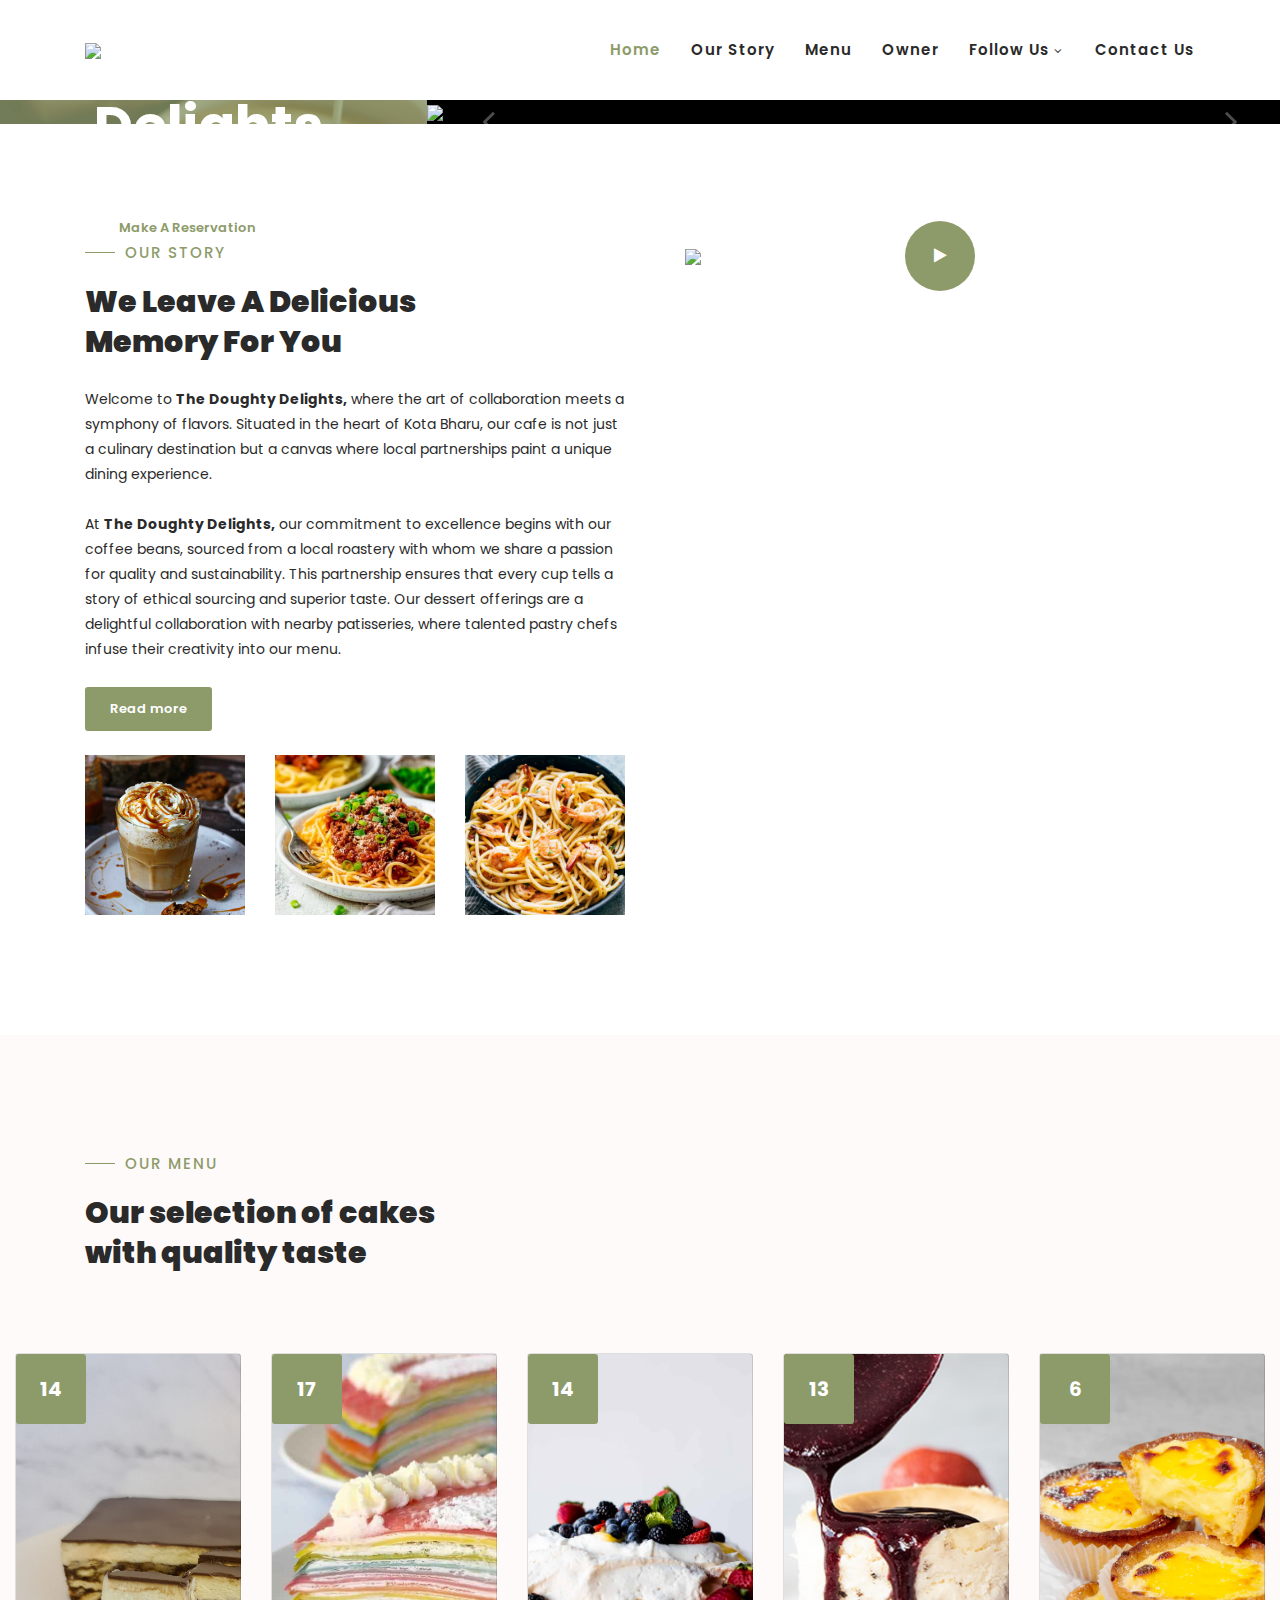
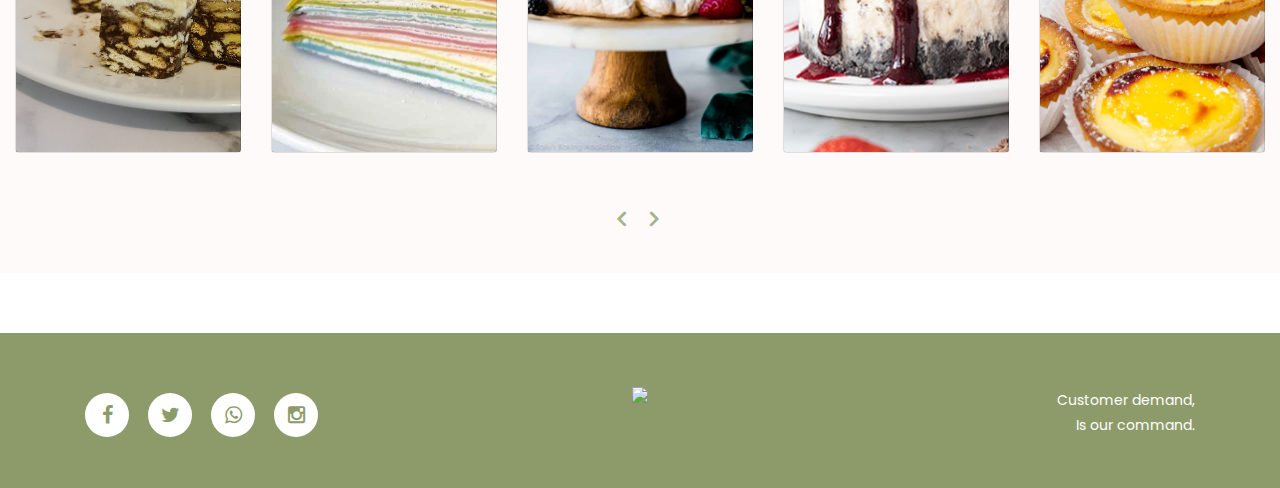
==== index.html @ a43829a5 "Add files via upload" ====
<!DOCTYPE html>
<html lang="en">

  <head>

    <meta charset="utf-8">
    <meta name="viewport" content="width=device-width, initial-scale=1, shrink-to-fit=no">
    <meta name="description" content="">
    <meta name="author" content="">
    <link href="https://fonts.googleapis.com/css?family=Poppins:100,200,300,400,500,600,700,800,900&display=swap" rel="stylesheet">
    <link href="https://fonts.googleapis.com/css2?family=Dancing+Script:wght@400;500;600;700&display=swap" rel="stylesheet">

    <title>The Doughty Delights</title>

    <link rel="stylesheet" type="text/css" href="assets/css/bootstrap.min.css">

    <link rel="stylesheet" type="text/css" href="assets/css/font-awesome.css">

    <link rel="stylesheet" href="assets/css/templatemo-klassy-cafe.css">

    <link rel="stylesheet" href="assets/css/owl-carousel.css">

    <link rel="stylesheet" href="assets/css/lightbox.css">

    </head>
    
    <body>
    
    <!-- ***** Preloader Start ***** -->
    <div id="preloader">
        <div class="jumper">
            <div></div>
            <div></div>
            <div></div>
        </div>
    </div>  
    <!-- ***** Preloader End ***** -->
    
    
    <!-- ***** Header Area Start ***** -->
    <header class="header-area header-sticky">
        <div class="container">
            <div class="row">
                <div class="col-12">
                    <nav class="main-nav">
                        <!-- ***** Logo Start ***** -->
                        <a href="index.html" class="logo">
                            <img src="gambar/logo1.png" height="80px">
                        </a>
                        <!-- ***** Logo End ***** -->


                        <!-- ***** Menu Start ***** -->
                        <ul class="nav">
                            <li class="scroll-to-section"><a href="#top" class="active">Home</a></li>
                            <li class="scroll-to-section"><a href="#about">Our Story</a></li>
                            <li><a href="menu.html">Menu</a></li>
                            <li><a href="owner.html">Owner</a></li> 

                            <li class="submenu">
                                <a href="javascript:;">Follow Us</a>
                                <ul>

                                    <li><a href="https://www.instagram.com/thedoughtydelights" target="_blank">Instagram</a></li>
                                    <li><a href="https://www.facebook.com/thedoughtydelights/" target="_blank">Facebook</a></li>
                                    
                                </ul>
                            </li>
                        
                            <li class="scroll-to-section"><a href="contact.html">Contact Us</a></li> 
                        </ul>        
                        <a class='menu-trigger'>
                            <span>Menu</span>
                        </a>
                        <!-- ***** Menu End ***** -->
                    </nav>
                </div>
            </div>
        </div>
    </header>
    

    <!-- ***** Main Banner Area Start ***** -->
    <div id="top">
        <div class="container-fluid">
            <div class="row">
                <div class="col-lg-4">
                    <div class="left-content">
                        <div class="inner-content">
                            <h4>The Doughty Delights</h4>
                            <h6>THE BEST EXPERIENCE</h6>
                            <div class="main-white-button scroll-to-section">
                                <a href="contact.html">Make A Reservation</a>
                            </div>
                        </div>
                    </div>
                </div>
                <div class="col-lg-8">
                    <div class="main-banner header-text">
                        <div class="Modern-Slider">

                          <!-- Item 1-->
                          <div class="item">
                            <div class="img-fill">
                                <img src="assets/images/slide01.png">
                            </div>
                          </div>
                          <!-- // Item -->

                          <!-- Item 2-->
                          <div class="item">
                            <div class="img-fill">
                                <img src="assets/images/slide02.png">
                            </div>
                          </div>
                          <!-- // Item -->

                          <!-- Item 3-->
                          <div class="item">
                            <div class="img-fill">
                                <img src="assets/images/slide03.png">
                            </div>
                          </div>

                          <!-- Item 4 -->
                          <div class="item">
                            <div class="img-fill">
                                <img src="assets/images/slide04.png">
                            </div>
                          </div>
                          <!-- // Item -->


                          <!-- // Item -->
                        </div>
                    </div>
                </div>
            </div>
        </div>
    </div>
    <!-- ***** Main Banner Area End ***** -->

    <!-- ***** About Area Starts ***** -->
    <section class="section" id="about">
        <div class="container">
            <div class="row">
                <div class="col-lg-6 col-md-6 col-xs-12">
                    <div class="left-text-content">
                        <div class="section-heading">
                            <h6>Our Story</h6>
                            <h2>We Leave A Delicious Memory For You</h2>
                        </div>

<p>
Welcome to <b>The Doughty Delights,</b> where the art of collaboration meets a symphony of flavors. Situated in the heart of Kota Bharu, our cafe is not just a culinary destination but a canvas where local partnerships paint a unique dining experience.</p>

<p>
At <strong>The Doughty Delights,</strong> our commitment to excellence begins with our coffee beans, sourced from a local roastery with whom we share a passion for quality and sustainability. This partnership ensures that every cup tells a story of ethical sourcing and superior taste.
Our dessert offerings are a delightful collaboration with nearby patisseries, where talented pastry chefs infuse their creativity into our menu.
</p>

<div class="main-green-button scroll-to-section">
<a href="owner.html">Read more</a></div>
</br>

                        <div class="row">
                            <div class="col-4">
                                <img src="gambar/hot.jpg">
                            </div>
                            <div class="col-4">
                                <img src="gambar/bolognese.jpg" >
                            </div>
                            <div class="col-4">
                                <img src="gambar/aglio.jpg">
                            </div>
                        </div>
                    </div>
                </div>

<div class="col-lg-6 col-md-6 col-xs-12">
                    <div class="right-content">
                        <div class="thumb">
                            <a rel="nofollow" href="http://youtube.com"><i class="fa fa-play"></i></a>
                            <img src="assets/images/videobg.jpeg">
                        </div>
                    </div>
                </div>
            </div>
        </div>
    </section>
    <!-- ***** About Area Ends ***** -->

    <!-- ***** Menu Area Starts ***** -->
    <section class="section" id="menu">
        <div class="container">
            <div class="row">
                <div class="col-lg-4">
                    <div class="section-heading">
                        <h6>Our Menu</h6>
                        <h2>Our selection of cakes with quality taste</h2>
                    </div>
                </div>
            </div>
        </div>

        <div class="menu-item-carousel">
            <div class="col-lg-12">
                <div class="owl-menu-item owl-carousel">
                    <div class="item">
                        <div class='card card1'>
                            <div class="price"><h6>14</h6></div>
                            <div class='info'>
                              <h1 class='title'>Kek Batik Indulgence</h1>
                              <p class='description'>The dessert is made by combining crushed biscuits with melted chocolate, butter, and sometimes sweetened condensed milk</p>
                              <div class="main-text-button">
                                  <div class="scroll-to-section"><a href="contact.html">Make Reservation <i class="fa fa-angle-down"></i></a></div>
                              </div>
                            </div>
                        </div>
                    </div>
                    <div class="item">
                        <div class='card card2'>
                            <div class="price"><h6>17</h6></div>
                            <div class='info'>
                              <h1 class='title'>Rainbow Crepe Cake</h1>
                              <p class='description'>A colorful dessert made by stacking layers of crepes in a spectrum of rainbow colors. Each layer is separated by a thin spread of cream or frosting</p>
                              <div class="main-text-button">
                                  <div class="scroll-to-section"><a href="contact.html">Make Reservation <i class="fa fa-angle-down"></i></a></div>
                              </div>
                            </div>
                        </div>
                    </div>
                    <div class="item">
                        <div class='card card3'>
                            <div class="price"><h6>14</h6></div>
                            <div class='info'>
                              <h1 class='title'>Pavlova</h1>
                              <p class='description'>Pavlova is an elegant and impressive dessert of crisp white meringue that's fluffy and marshmallowy inside, topped with whipped cream and fruits</p>
                              <div class="main-text-button">
                                  <div class="scroll-to-section"><a href="contact.html">Make Reservation <i class="fa fa-angle-down"></i></a></div>
                              </div>
                            </div>
                        </div>
                    </div>
                    <div class="item">
                        <div class='card card4'>
                            <div class="price"><h6>13</h6></div>
                            <div class='info'>
                              <h1 class='title'>Blueberry CheeseCake</h1>
                              <p class='description'>Blueberry cheesecake is a delicious dessert that combines the creamy richness of cheesecake with the sweet and tart flavors of blueberries</p>
                              <div class="main-text-button">
                                  <div class="scroll-to-section"><a href="contact.html">Make Reservation <i class="fa fa-angle-down"></i></a></div>
                              </div>
                            </div>
                        </div>
                    </div>
                    <div class="item">
                        <div class='card card5'>
                            <div class="price"><h6>6</h6></div>
                            <div class='info'>
                              <h1 class='title'>Hokkaido Baked Cheese Tart</h1>
                              <p class='description'>The combination of cream cheese and parmesan along with the buttery pie crust will blow your mind! It is mildly sweet and mildly savory</p>
                              <div class="main-text-button">
                                  <div class="scroll-to-section"><a href="contact.html">Make Reservation <i class="fa fa-angle-down"></i></a></div>
                              </div>
                            </div>
                        </div>
                    </div>
                    <div class="item">
                        <div class='card card6'>
                            <div class="price"><h6>12</h6></div>
                            <div class='info'>
                              <h1 class='title'>Choux Craquelin</h1>
                              <p class='description'> made from choux pastry and piped into shapes to make classic French desserts like eclairs, extravagant Paris Brest, or a showstopping croquembouche.</p>
                              <div class="main-text-button">
                                  <div class="scroll-to-section"><a href="contact.html">Make Reservation <i class="fa fa-angle-down"></i></a></div>
                              </div>
                            </div>
                        </div>
                    </div>
                </div>
            </div>
        </div>
    </section>
    <!-- ***** Menu Area Ends ***** -->


    
    <!-- ***** Footer Start ***** -->
    <footer>
        <div class="container">
            <div class="row">
                <div class="col-lg-4 col-xs-12">
                    <div class="right-text-content">
                            <ul class="social-icons">
                                <li><a href="https://www.facebook.com/thedoughtydelights/" target="_blank"><i class="fa fa-facebook"></i></a></li>
                                <li><a href="https://twitter.com/" target="_blank"><i class="fa fa-twitter"></i></a></li>
                                <li><a href="https://wa.me/+60179540284" target="_blank"><i class="fa fa-whatsapp"></i></a></li>
                                <li><a href="https://www.instagram.com/thedoughtydelights/" target="_blank"><i class="fa fa-instagram"></i></a></li>
                            </ul>
                    </div>
                </div>
                <div class="col-lg-4">
                    <div class="logo">
                        <a href="index.html"><img src="gambar/logo2.png" height="80px"></a>
                    </div>
                </div>
                <div class="col-lg-4 col-xs-12">
                    <div class="left-text-content">
                        <p>Customer demand,
                        
                        <br>Is our command.</p>
                    </div>
                </div>
            </div>
        </div>
    </footer>

    <!-- jQuery -->
    <script src="assets/js/jquery-2.1.0.min.js"></script>

    <!-- Bootstrap -->
    <script src="assets/js/popper.js"></script>
    <script src="assets/js/bootstrap.min.js"></script>

    <!-- Plugins -->
    <script src="assets/js/owl-carousel.js"></script>
    <script src="assets/js/accordions.js"></script>
    <script src="assets/js/datepicker.js"></script>
    <script src="assets/js/scrollreveal.min.js"></script>
    <script src="assets/js/waypoints.min.js"></script>
    <script src="assets/js/jquery.counterup.min.js"></script>
    <script src="assets/js/imgfix.min.js"></script> 
    <script src="assets/js/slick.js"></script> 
    <script src="assets/js/lightbox.js"></script> 
    <script src="assets/js/isotope.js"></script> 
    
    <!-- Global Init -->
    <script src="assets/js/custom.js"></script>
    <script>

        $(function() {
            var selectedClass = "";
            $("p").click(function(){
            selectedClass = $(this).attr("data-rel");
            $("#portfolio").fadeTo(50, 0.1);
                $("#portfolio div").not("."+selectedClass).fadeOut();
            setTimeout(function() {
              $("."+selectedClass).fadeIn();
              $("#portfolio").fadeTo(50, 1);
            }, 500);
                
            });
        });

    </script>
  </body>
</html>
---- assets/css/templatemo-klassy-cafe.css ----
/*

TemplateMo 558 Klassy Cafe

https://templatemo.com/tm-558-klassy-cafe

*/

/* ---------------------------------------------
Table of contents
------------------------------------------------
01. font & reset css
02. reset
03. global styles
04. header
05. banner
06. features
07. testimonials
08. contact
09. footer
10. preloader
11. search
12. portfolio

--------------------------------------------- */
/* 
---------------------------------------------
font & reset css
--------------------------------------------- 
*/
@import url("https://fonts.googleapis.com/css?family=Poppins:100,200,300,400,500,600,700,800,900");
/* 
---------------------------------------------
reset
--------------------------------------------- 
*/
html, body, div, span, applet, object, iframe, h1, h2, h3, h4, h5, h6, p, blockquote, div
pre, a, abbr, acronym, address, big, cite, code, del, dfn, em, font, img, ins, kbd, q,
s, samp, small, strike, strong, sub, sup, tt, var, b, u, i, center, dl, dt, dd, ol, ul, li,
figure, header, nav, section, article, aside, footer, figcaption {
  margin: 0;
  padding: 0;
  border: 0;
  outline: 0;
}

.clearfix:after {
  content: ".";
  display: block;
  clear: both;
  visibility: hidden;
  line-height: 0;
  height: 0;
}

.clearfix {
  display: inline-block;
}

html[xmlns] .clearfix {
  display: block;
}

* html .clearfix {
  height: 1%;
}

ul, li {
  padding: 0;
  margin: 0;
  list-style: none;
}

header, nav, section, article, aside, footer, hgroup {
  display: block;
}

* {
  box-sizing: border-box;
}

html, body {
  font-family: 'Poppins', sans-serif;
  font-weight: 400;
  background-color: #fff;
  font-size: 16px;
  -ms-text-size-adjust: 100%;
  -webkit-font-smoothing: antialiased;
  -moz-osx-font-smoothing: grayscale;
}

a {
  text-decoration: none !important;
}

h1, h2, h3, h4, h5, h6 {
  margin-top: 0px;
  margin-bottom: 0px;
}

ul {
  margin-bottom: 0px;
}

p {
  font-size: 14px;
  line-height: 25px;
  color: #2a2a2a;
}

/* 
---------------------------------------------
global styles
--------------------------------------------- 
*/
html,
body {
  background: #fff;
  font-family: 'Poppins', sans-serif;
}

::selection {
  background: #8d9b6a;
  color: #fff;
}

::-moz-selection {
  background: #8d9b6a;
  color: #fff;
}

@media (max-width: 991px) {
  html, body {
    overflow-x: hidden;
  }
  .mobile-top-fix {
    margin-top: 30px;
    margin-bottom: 0px;
  }
  .mobile-bottom-fix {
    margin-bottom: 30px;
  }
  .mobile-bottom-fix-big {
    margin-bottom: 60px;
  }
}
.main-green-button a {
  font-size: 13px;
  color: #ffffff;
  background-color: #8d9b6a;
  padding: 12px 25px;
  display: inline-block;
  border-radius: 3px;
  font-weight: 600;
  transition: all .3s;
}
.main-white-button a {
  font-size: 13px;
  color: #8d9b6a;
  background-color: #fff;
  padding: 12px 25px;
  display: inline-block;
  border-radius: 3px;
  font-weight: 600;
  transition: all .3s;
}

.main-white-button a:hover {
  opacity: 0.9;
}

.main-text-button a {
  font-size: 13px;
  color: #fff;
  font-weight: 600;
  transition: all .3s;
}

.main-text-button a:hover {
  opacity: 0.9;
}

.section-heading h6 {
  position: relative;
  font-size: 15px;
  color: #8d9b6a;
  font-weight: 500;
  letter-spacing: 2px;
  text-transform: uppercase;
  padding-left: 40px;
}

.section-heading h6:before {
  width: 30px;
  height: 1px;
  content: '';
  position: absolute;
  left: 0;
  top: 8px;
  background-color: #8d9b6a;
}

.section-heading h2 {
  line-height: 40px;
  margin-top: 20px;
  margin-bottom: 25px; 
  font-size: 30px;
  font-weight: 900;
  color: #2a2a2a;
}


/* 
---------------------------------------------
header
--------------------------------------------- 
*/

.background-header {
  background-color: #fff;
  height: 80px!important;
  position: fixed!important;
  top: 0px;
  left: 0px;
  right: 0px;
  box-shadow: 0px 0px 10px rgba(0,0,0,0.15)!important;
}

.background-header .logo,
.background-header .main-nav .nav li a {
  color: #1e1e1e!important;
}

.background-header .main-nav .nav li:hover a {
  color: #8d9b6a!important;
}

.background-header .8d9b6a li a.active {
  color: #8d9b6a!important;
}

.header-area {
  background-color: #fff;
  position: absolute;
  top: 0px;
  left: 0px;
  right: 0px;
  z-index: 100;
  height: 100px;
  -webkit-transition: all .5s ease 0s;
  -moz-transition: all .5s ease 0s;
  -o-transition: all .5s ease 0s;
  transition: all .5s ease 0s;
}

.header-area .main-nav {
  min-height: 80px;
  background: transparent;
}

.header-area .main-nav .logo {
  line-height: 100px;
  color: #fff;
  font-size: 28px;
  font-weight: 700;
  text-transform: uppercase;
  letter-spacing: 2px;
  float: left;
  -webkit-transition: all 0.3s ease 0s;
  -moz-transition: all 0.3s ease 0s;
  -o-transition: all 0.3s ease 0s;
  transition: all 0.3s ease 0s;
}

.background-header .main-nav .logo {
  line-height: 75px;
}

.background-header .nav {
  margin-top: 20px !important;
}

.header-area .main-nav .nav {
  float: right;
  margin-top: 30px;
  margin-right: 0px;
  background-color: transparent;
  -webkit-transition: all 0.3s ease 0s;
  -moz-transition: all 0.3s ease 0s;
  -o-transition: all 0.3s ease 0s;
  transition: all 0.3s ease 0s;
  position: relative;
  z-index: 999;
}

.header-area .main-nav .nav li {
  padding-left: 15px;
  padding-right: 15px;
}

.header-area .main-nav .nav li:last-child {
  padding-right: 0px;
}

.header-area .main-nav .nav li a {
  display: block;
  font-weight: 600;
  font-size: 15px;
  color: #2a2a2a;
  text-transform: capitalize;
  -webkit-transition: all 0.3s ease 0s;
  -moz-transition: all 0.3s ease 0s;
  -o-transition: all 0.3s ease 0s;
  transition: all 0.3s ease 0s;
  height: 40px;
  line-height: 40px;
  border: transparent;
  letter-spacing: 1px;
}

.header-area .main-nav .nav li a {
  color: #2a2a2a;
}

.header-area .main-nav .nav li:hover a,
.header-area .main-nav .nav li a.active {
  color: #8d9b6a!important;
}

.background-header .main-nav .nav li:hover a,
.background-header .main-nav .nav li a.active {
  color: #8d9b6a!important;
  opacity: 1;
}

.header-area .main-nav .nav li.submenu {
  position: relative;
  padding-right: 30px;
}

.header-area .main-nav .nav li.submenu:after {
  font-family: FontAwesome;
  content: "\f107";
  font-size: 12px;
  color: #2a2a2a;
  position: absolute;
  right: 18px;
  top: 12px;
}

.background-header .main-nav .nav li.submenu:after {
  color: #2a2a2a;
}

.header-area .main-nav .nav li.submenu ul {
  position: absolute;
  width: 200px;
  box-shadow: 0 2px 28px 0 rgba(0, 0, 0, 0.06);
  overflow: hidden;
  top: 50px;
  opacity: 0;
  transform: translateY(+2em);
  visibility: hidden;
  z-index: -1;
  transition: all 0.3s ease-in-out 0s, visibility 0s linear 0.3s, z-index 0s linear 0.01s;
}

.header-area .main-nav .nav li.submenu ul li {
  margin-left: 0px;
  padding-left: 0px;
  padding-right: 0px;
}

.header-area .main-nav .nav li.submenu ul li a {
  opacity: 1;
  display: block;
  background: #f7f7f7;
  color: #2a2a2a!important;
  padding-left: 20px;
  height: 40px;
  line-height: 40px;
  -webkit-transition: all 0.3s ease 0s;
  -moz-transition: all 0.3s ease 0s;
  -o-transition: all 0.3s ease 0s;
  transition: all 0.3s ease 0s;
  position: relative;
  font-size: 13px;
  font-weight: 400;
  border-bottom: 1px solid #eee;
}

.header-area .main-nav .nav li.submenu ul li a:hover {
  background: #fff;
  color: #8d9b6a!important;
  padding-left: 25px;
}

.header-area .main-nav .nav li.submenu ul li a:hover:before {
  width: 3px;
}

.header-area .main-nav .nav li.submenu:hover ul {
  visibility: visible;
  opacity: 1;
  z-index: 1;
  transform: translateY(0%);
  transition-delay: 0s, 0s, 0.3s;
}

.header-area .main-nav .menu-trigger {
  cursor: pointer;
  display: block;
  position: absolute;
  top: 33px;
  width: 32px;
  height: 40px;
  text-indent: -9999em;
  z-index: 99;
  right: 40px;
  display: none;
}

.background-header .main-nav .menu-trigger {
  top: 23px;
}

.header-area .main-nav .menu-trigger span,
.header-area .main-nav .menu-trigger span:before,
.header-area .main-nav .menu-trigger span:after {
  -moz-transition: all 0.4s;
  -o-transition: all 0.4s;
  -webkit-transition: all 0.4s;
  transition: all 0.4s;
  background-color: #1e1e1e;
  display: block;
  position: absolute;
  width: 30px;
  height: 2px;
  left: 0;
}

.background-header .main-nav .menu-trigger span,
.background-header .main-nav .menu-trigger span:before,
.background-header .main-nav .menu-trigger span:after {
  background-color: #1e1e1e;
}

.header-area .main-nav .menu-trigger span:before,
.header-area .main-nav .menu-trigger span:after {
  -moz-transition: all 0.4s;
  -o-transition: all 0.4s;
  -webkit-transition: all 0.4s;
  transition: all 0.4s;
  background-color: #1e1e1e;
  display: block;
  position: absolute;
  width: 30px;
  height: 2px;
  left: 0;
  width: 75%;
}

.background-header .main-nav .menu-trigger span:before,
.background-header .main-nav .menu-trigger span:after {
  background-color: #1e1e1e;
}

.header-area .main-nav .menu-trigger span:before,
.header-area .main-nav .menu-trigger span:after {
  content: "";
}

.header-area .main-nav .menu-trigger span {
  top: 16px;
}

.header-area .main-nav .menu-trigger span:before {
  -moz-transform-origin: 33% 100%;
  -ms-transform-origin: 33% 100%;
  -webkit-transform-origin: 33% 100%;
  transform-origin: 33% 100%;
  top: -10px;
  z-index: 10;
}

.header-area .main-nav .menu-trigger span:after {
  -moz-transform-origin: 33% 0;
  -ms-transform-origin: 33% 0;
  -webkit-transform-origin: 33% 0;
  transform-origin: 33% 0;
  top: 10px;
}

.header-area .main-nav .menu-trigger.active span,
.header-area .main-nav .menu-trigger.active span:before,
.header-area .main-nav .menu-trigger.active span:after {
  background-color: transparent;
  width: 100%;
}

.header-area .main-nav .menu-trigger.active span:before {
  -moz-transform: translateY(6px) translateX(1px) rotate(45deg);
  -ms-transform: translateY(6px) translateX(1px) rotate(45deg);
  -webkit-transform: translateY(6px) translateX(1px) rotate(45deg);
  transform: translateY(6px) translateX(1px) rotate(45deg);
  background-color: #1e1e1e;
}

.background-header .main-nav .menu-trigger.active span:before {
  background-color: #1e1e1e;
}

.header-area .main-nav .menu-trigger.active span:after {
  -moz-transform: translateY(-6px) translateX(1px) rotate(-45deg);
  -ms-transform: translateY(-6px) translateX(1px) rotate(-45deg);
  -webkit-transform: translateY(-6px) translateX(1px) rotate(-45deg);
  transform: translateY(-6px) translateX(1px) rotate(-45deg);
  background-color: #1e1e1e;
}

.background-header .main-nav .menu-trigger.active span:after {
  background-color: #1e1e1e;
}

.header-area.header-sticky {
  min-height: 80px;
}

.header-area .nav {
  margin-top: 30px;
}

.header-area.header-sticky .nav li a.active {
  color: #8d9b6a;
}

@media (max-width: 1200px) {
  .header-area .main-nav .nav li {
    padding-left: 12px;
    padding-right: 12px;
  }
  .header-area .main-nav:before {
    display: none;
  }
}

@media (max-width: 767px) {
  .header-area .main-nav .logo {
    color: #1e1e1e;
  }
  .header-area.header-sticky .nav li a:hover,
  .header-area.header-sticky .nav li a.active {
    color: #8d9b6a!important;
    opacity: 1;
  }
  .header-area.header-sticky .nav li.search-icon a {
    width: 100%;
  }
  .header-area {
    background-color: #f7f7f7;
    padding: 0px 15px;
    height: 100px;
    box-shadow: none;
    text-align: center;
  }
  .header-area .container {
    padding: 0px;
  }
  .header-area .logo {
    margin-left: 30px;
  }
  .header-area .menu-trigger {
    display: block !important;
  }
  .header-area .main-nav {
    overflow: hidden;
  }
  .header-area .main-nav .nav {
    float: none;
    width: 100%;
    display: none;
    -webkit-transition: all 0s ease 0s;
    -moz-transition: all 0s ease 0s;
    -o-transition: all 0s ease 0s;
    transition: all 0s ease 0s;
    margin-left: 0px;
  }
  .header-area .main-nav .nav li:first-child {
    border-top: 1px solid #eee;
  }
  .header-area.header-sticky .nav {
    margin-top: 100px !important;
  }
  .header-area .main-nav .nav li {
    width: 100%;
    background: #fff;
    border-bottom: 1px solid #eee;
    padding-left: 0px !important;
    padding-right: 0px !important;
  }
  .header-area .main-nav .nav li a {
    height: 50px !important;
    line-height: 50px !important;
    padding: 0px !important;
    border: none !important;
    background: #f7f7f7 !important;
    color: #191a20 !important;
  }
  .header-area .main-nav .nav li a:hover {
    background: #eee !important;
    color: #8d9b6a!important;
  }
  .header-area .main-nav .nav li.submenu ul {
    position: relative;
    visibility: inherit;
    opacity: 1;
    z-index: 1;
    transform: translateY(0%);
    transition-delay: 0s, 0s, 0.3s;
    top: 0px;
    width: 100%;
    box-shadow: none;
    height: 0px;
  }
  .header-area .main-nav .nav li.submenu ul li a {
    font-size: 12px;
    font-weight: 400;
  }
  .header-area .main-nav .nav li.submenu ul li a:hover:before {
    width: 0px;
  }
  .header-area .main-nav .nav li.submenu ul.active {
    height: auto !important;
  }
  .header-area .main-nav .nav li.submenu:after {
    color: #3B566E;
    right: 25px;
    font-size: 14px;
    top: 15px;
  }
  .header-area .main-nav .nav li.submenu:hover ul, .header-area .main-nav .nav li.submenu:focus ul {
    height: 0px;
  }
}

@media (min-width: 767px) {
  .header-area .main-nav .nav {
    display: flex !important;
  }
}


/* 
---------------------------------------------
banner
--------------------------------------------- 
*/

#top {
  padding-top: 100px;
}

#top .col-lg-4,
#top .col-lg-8 {
  padding: 0px;
}

#top .left-content {
  background-image: url(../images/background.jpg);
  background-position: center center;
  background-repeat: no-repeat;
  background-size: cover;
  position: relative;
  width: 100%;
  height: 100%;
}

#top .left-content .inner-content {
  position: absolute;
  top: 50%;
  transform: translate(-50%, -50%);
  left: 50%;
}

#top .left-content h4 {
  font-family: Poppins;
  color: #fff;
  font-size: 54px;
  font-weight: 700;
}

#top .left-content h6 {
  font-size: 15px;
  text-transform: uppercase;
  font-weight: 600;
  color: #fff;
  letter-spacing: 3px;
  margin-top: 5px;
}

#top .left-content .main-white-button  {
  margin-top: 25px;
  margin-bottom: 10px;
}

#top .left-content .main-white-button a {
  display: inline-block;
}

/* ==== Main CSS === */
.img-fill{
  width: 100%;
  display: block;
  overflow: hidden;
  position: relative;
  text-align: center
}

.img-fill img {
  min-height: 100%;
  min-width: 100%;
  position: relative;
  display: inline-block;
  max-width: none;
}

*,
*:before,
*:after {
  -webkit-box-sizing: border-box;
  box-sizing: border-box;
  -webkit-font-smoothing: antialiased;
  -moz-osx-font-smoothing: grayscale;
}

.Grid1k {
  padding: 0 15px;
  max-width: 1200px;
  margin: auto;
}

.blocks-box,
.slick-slider {
  margin: 0;
  padding: 0!important;
}

.slick-slide {
  float: left /* If RTL Make This Right */ ;
  padding: 0;
}

/* ==== Slider Style === */
.Modern-Slider .item .img-fill{
  height:100%;
  max-height: 700px;
  background:#000;
}

.Modern-Slider .item .info > div{
  display:inline-block!important;
  vertical-align:middle;
}

.Modern-Slider .NextArrow {
  position:absolute;
  top:50%;
  transform: translateY(-25px);
  right:30px;
  width: 50px;
  height: 50px;
  background-color: transparent;
  border:0 none;
  line-height: 44px;
  border-radius: 50%;
  text-align:center;
  font-size: 36px;
  font-family: 'FontAwesome';
  color:#FFF;
  z-index:5;
  outline: none;
  opacity: 0.3;
  transition: all .3s;
}

.Modern-Slider .NextArrow:hover {
  opacity: 1;
}

.Modern-Slider .NextArrow:before{
  content:'\f105';
}

.Modern-Slider .PrevArrow {
  position:absolute;
  top:50%;
  transform: translateY(-25px);
  left:30px;
  width: 50px;
  height: 50px;
  background-color: transparent;
  border:0 none;
  line-height: 44px;
  border-radius: 50%;
  text-align:center;
  font-size: 36px;
  font-family: 'FontAwesome';
  color:#FFF;
  z-index:5;
  outline: none;
  opacity: 0.3;
  transition: all .3s;
}

.Modern-Slider .PrevArrow:hover {
  opacity: 1;
}

.Modern-Slider .PrevArrow:before{
  content:'\f104';
}

ul.slick-dots {
  display: none!important;
}

.Modern-Slider .item.slick-active{
  animation:Slick-FastSwipeIn 1s both;
}

.Modern-Slider .buttons {
  position: relative;
}

.Modern-Slider {background:#000;}


/* ==== Slick Slider Css Ruls === */
.slick-slider{position:relative;display:block;-webkit-user-select:none;-moz-user-select:none;-ms-user-select:none;user-select:none;-webkit-touch-callout:none;-khtml-user-select:none;-ms-touch-action:pan-y;touch-action:pan-y;-webkit-tap-highlight-color:transparent}
.slick-list{position:relative;display:block;overflow:hidden;margin:0;padding:0}
.slick-list:focus{outline:none}.slick-list.dragging{cursor:hand}
.slick-slider .slick-track,.slick-slider .slick-list{-webkit-transform:translate3d(0,0,0);-ms-transform:translate3d(0,0,0);transform:translate3d(0,0,0)}
.slick-track{position:relative;top:0;left:0;display:block}
.slick-track:before,.slick-track:after{display:table;content:''}.slick-track:after{clear:both}
.slick-loading .slick-track{visibility:hidden}
.slick-slide{display:none;float:left /* If RTL Make This Right */ ;height:100%;min-height:1px}
.slick-slide.dragging img{pointer-events:none}
.slick-initialized .slick-slide{display:block}
.slick-loading .slick-slide{visibility:hidden}
.slick-vertical .slick-slide{display:block;height:auto;border:1px solid transparent}


/*
---------------------------------------------
about
---------------------------------------------
*/

#about {
  margin-top: 20px;
  padding: 100px 0px 0px 0px;
  position: relative;
  z-index: 9;
}

#about .section-heading h2 {
  padding-right: 120px;
}

#about img {
  width: 100%;
  overflow: hidden;
}

#about .left-text-content p {
  margin-bottom: 25px;
}

#about .right-content {
  margin-left: 30px;
}

#about .right-content .thumb {
  position: relative;
}

#about .right-content .thumb a {
  position: absolute;
  left: 50%;
  top: 50%;
  width: 70px;
  height: 70px;
  display: inline-block;
  line-height: 70px;
  text-align: center;
  background-color: #8d9b6a;
  color: #fff;
  border-radius: 50%;
  transform: translate(-35px, -35px);
  transition: all .3s;
}

#about .right-content .thumb a:hover {
  opacity: .9;
}


/*
---------------------------------------------
menu
---------------------------------------------
*/

#menu {
  margin-top: 120px;
  background-color: #fffafa;
  padding: 120px 0px;
}

#menu .section-heading {
  margin-bottom: 80px;
}

.card {
  margin: 0 auto;
  max-width: 100%;
  min-height: 400px;
  overflow: hidden;
  background-size: cover;
  background-repeat: no-repeat;
  overflow: hidden;
}

.card1 {
  background-image: url(../images/kekbatik.jpg);
}
.card2 {
  background-image: url(../images/rainbow.jpg);
}
.card3 {
  background-image: url(../images/pavlova.jpg);
}
.card4 {
  background-image: url(../images/menu-item-04.jpg);
}
.card5 {
  background-image: url(../images/hokkaido.jpg);
}
.card6 {
  background-image: url(../images/choux.jpg);
}

.info {
  position: relative;
  width: 100%;
  background-color: #8d9b6a;
  border: 1px solid #8d9b6a;
  transform: translateY(100%)
  translateY(120px)
  translateZ(0);
  transition: transform 0.5s ease-out;
}

.card:hover .info,
.card:hover .info:before {
  transform: translateY(100px) translateZ(0);
}

.title {
  margin: 0;
  padding: 30px 30px 20px 30px;
  font-size: 20px;
  font-weight: 700;
  color: #fff;
}

.description {
  font-size: 12px;
  padding: 0px 30px;
  color: #fff;
}

#menu .price h6 {
  position: absolute;
  width: 70px;
  height: 70px;
  background-color: #8d9b6a;
  font-size: 20px;
  font-weight: 700;
  color: #fff;
  border-radius: 3px;
  text-align: center;
  line-height: 70px;
}

#menu .card .main-text-button {
  margin-left: 30px;
  margin-top: 20px;
  padding-bottom: 30px;
}

#menu .owl-menu-item {
  position: relative;
}

#menu .owl-nav {
  text-align: center;
  position: absolute;
  width: 100%;
  bottom: -80px;
  transform: translateY(5px);
}

#menu .owl-dots {
  display: none;
}
    
#menu .owl-nav .owl-prev{
  margin-right: 10px;
  outline: none;
}

#menu .owl-nav .owl-prev span,
#menu .owl-nav .owl-next span {
  opacity: 0;
}

#menu .owl-nav .owl-prev:before {
  display: inline-block;
  font-family: 'FontAwesome';
  color: #8d9b6a;
  font-size: 25px;
  font-weight: 700;
  content: '\f104';
}

#menu .owl-nav .owl-prev {
  opacity: 0.75;
  transition: all .5s;
}

#menu .owl-nav .owl-prev:hover {
  opacity: 1;
}

#menu .owl-nav .owl-next {
  opacity: 0.75;
  transition: all .5s;
}

#menu .owl-nav .owl-next:hover {
  opacity: 1;
}

#menu .owl-nav .owl-next{
  margin-left: 10px;
  outline: none;
}

#menu .owl-nav .owl-next:before {
  display: inline-block;
  font-family: 'FontAwesome';
  color: #8d9b6a;
  font-size: 25px;
  font-weight: 700;
  content: '\f105';
}


/*
---------------------------------------------
chefs
---------------------------------------------
*/

#chefs {
  padding-top: 120px;
}

#chefs .section-heading {
  margin-bottom: 70px;
}

#chefs .section-heading h6 {
  padding-left: 0px;
}

#chefs .section-heading h6:before {
  display: none;
}

#chefs .chef-item {
  text-align: center;
  border: 1px solid #afafaf;
  padding: 5px;
  transition: all .5s;
  border-radius: 3px;
}

#chefs .chef-item:hover {
  border-color: #8d9b6a;
}

#chefs .chef-item:hover .down-content h4 {
  color: #8d9b6a;
}

#chefs .chef-item .thumb {
  position: relative;
}

#chefs .chef-item .thumb img {
  width: 100%;
  overflow: hidden;
  position: relative;
}

#chefs .chef-item .thumb .overlay {
  position: absolute;
  background-color: #2a2a2a;
  border-radius: 3px;
  top: 0;
  bottom: 0;
  left: 0;
  right: 0;
  z-index: 1;
  opacity: 0;
  visibility: hidden;
  transition: all .3s;
}

#chefs .chef-item .thumb ul.social-icons {
  position: absolute;
  z-index: 11;
  top: 50%;
  left: 50%;
  transform: translate(-50%, -50%);
  width: 100%;
  transition: all .5s;
  opacity: 0;
  visibility: hidden;
}

#chefs .chef-item .thumb ul.social-icons li {
  display: inline-block;
  margin: 0px 5px;
}

#chefs .chef-item .thumb ul.social-icons li a {
  width: 40px;
  height: 40px;
  background-color: #fff;
  color: #2a2a2a;
  border-radius: 50%;
  text-align: center;
  line-height: 40px;
  display: inline-block;
  transition: all .5s;
}

#chefs .chef-item .thumb ul.social-icons li a:hover {
  background-color: #8d9b6a;
}

#chefs .chef-item:hover .overlay {
  opacity: .9;
  visibility: visible;
}

#chefs .chef-item:hover ul.social-icons {
  opacity: 1;
  visibility: visible;
}

#chefs .chef-item .down-content {
  padding: 20px 0px;
}

#chefs .chef-item .down-content h4 {
  transition: all .3s;
  font-size: 20px;
  font-weight: 700;
  color: #2a2a2a;
}

#chefs .chef-item .down-content span {
  font-size: 14px;
  color: #2a2a2a;
}

.column {
  float: left;
  width: 33.33%;
  padding: 5px;
}

.row::after {
  content: "";
  clear: both;
  display: table;
}
/* 
---------------------------------------------
reservation
--------------------------------------------- 
*/

#reservation .section-heading {
  margin-bottom: 30px;
}

#reservation .section-heading h6 {
  color: #fff;
}

#reservation .section-heading h2 {
  color: #fff;
  font-weight: 700;
}

#reservation .section-heading h6:before {
  background-color: #fff;
}

#reservation p {
  color: #fff;
  margin-bottom: 65px;
}

#reservation {
  margin-top: 120px;
  padding: 120px 0px;
  background-image: url(../images/reservation-bg.jpg);
  background-position: center center;
  background-repeat: no-repeat;
  background-size: cover;
}

#reservation .phone,
#reservation .message {
  background-color: #fff;
  border-radius: 5px;
  text-align: center;
  padding: 0px 0px 20px 0px;
}

#reservation .phone i,
#reservation .message i {
  width: 70px;
  height: 70px;
  display: inline-block;
  text-align: center;
  line-height: 70px;
  color: #fff;
  background-color: #8d9b6a;
  border-radius: 50%;
  font-size: 24px;
  margin-top: -35px;
  text-align: center;
  margin-left: auto;
  margin-right: auto;
}

#reservation .phone h4,
#reservation .message h4 {
  font-size: 20px;
  font-weight: 700;
  margin-top: 15px;
  margin-bottom: 10px;
}

#reservation .phone span a,
#reservation .message span a {
  font-size: 14px;
  color: #2a2a2a;
  transition: all .3s;
}

#reservation .phone span a:hover,
#reservation .message span a:hover {
  color: #8d9b6a;
}

button {
  font-size: 13px;
  color: #fffff;
  background-color: #8d9b6a;
  padding: 12px 25px;
  display: inline-block;
  border-radius: 3px;
}

#contact {
  margin-left: 30px;
  padding: 45px 30px;
  background-color: #fff;
  border-radius: 5px;
}

#contact h4 {
  text-align: center;
  font-weight: 700;
  font-size: 30px;
  color: #2a2a2a;
  margin-bottom: 30px;
}

.datepicker-days {
  padding: 30px;
  cursor: pointer;
}

.contact-form input,
.contact-form textarea,
.contact-form select {
  color: #2a2a2a;
  font-size: 14px;
  border: 1px solid #ddd;
  background-color: #fff;
  width: 100%;
  height: 46px;
  border-radius: 5px;
  outline: none;
  padding-top: 3px;
  padding-left: 20px;
  padding-right: 20px;
  -webkit-appearance: none;
  -moz-appearance: none;
  appearance: none;
  margin-bottom: 15px;
}

.contact-form input:focus,
.contact-form textarea:focus,
.contact-form select:focus {
  border-color: #8d9b6a;
}

.contact-form button {
  margin-top: -10px;
  font-size: 13px;
  color: #fff;
  background-color: #8d9b6a;
  padding: 12px 25px;
  width: 100%;
  box-shadow: none;
  border: none;
  display: inline-block;
  border-radius: 3px;
  font-weight: 600;
  transition: all .3s;
}

.contact-form button:hover {
  opacity: .9;
}

.contact-form textarea {
  height: 150px;
  resize: none;
  padding: 20px;
}

.contact-form ::-webkit-input-placeholder { /* Edge */
  color: #2a2a2a;
}

.contact-form :-ms-input-placeholder { /* Internet Explorer 10-11 */
  color: #2a2a2a;
}

.contact-form ::placeholder {
  color: #2a2a2a;
}

/*
---------------------------------------------
offers
---------------------------------------------
*/

#offers {
  padding-top: 120px;
}

#offers .section-heading {
  margin-bottom: 70px;
}

#offers .section-heading h6 {
  padding-left: 0px;
}

#offers .section-heading h6:before {
  display: none;
}

#offers .heading-tabs {
  text-align: center;
}

#offers .heading-tabs .main-dark-button {
  text-align: right;
}

#offers #tabs ul {
  padding: 0;
}
#offers #tabs ul li {
  display: inline-block;
  margin: 0px 15px;
}
#offers #tabs ul li:last-child {
  margin-right: 0px;
}
#offers #tabs ul li:first-child {
  margin-left: 0px;
}
#offers #tabs ul li a {
  text-transform: capitalize;
  width: 100%;
  display: inline-block;
  font-size: 15px;
  color: #2a2a2a;
  font-weight: 600;
  transition: all 0.3s;
  text-align: center;
}

#offers #tabs ul li a img {
  display: block;
  margin: 0 auto 15px auto;
}
#offers #tabs ul .ui-tabs-active a {
  color: #8d9b6a;
  position: relative;
}
#offers #tabs ul .ui-tabs-active span {
  color: #1e1e1e;
}
#offers .tabs-content {
  margin-top: 60px;
  text-align: left;
  display: inline-block;
  transition: all 0.3s;
}
#offers .tabs-content .tab-item {
  position: relative;
  margin-bottom: 60px;
}
#offers .tabs-content img {
  float: left;
  width: 100px;
  max-width: 100px;
  margin-right: 20px;
  border-radius: 5px;
}
#offers .tabs-content h4 {
  padding-top: 10px;
  font-size: 20px;
  font-weight: 700;
  color: #2a2a2a;
  margin-bottom: 10px;
  margin-right: 100px;
}

#offers .tabs-content p {
  margin-right: 100px;
}

#offers .tabs-content .left-list {
  margin-right: 15px;
}

#offers .tabs-content .right-list {
  margin-left: 15px;
}

#offers .tabs-content .price h6 {
  position: absolute;
  top: 15px;
  right: 0;
  width: 70px;
  height: 70px;
  background-color: #8d9b6a;
  display: inline-block;
  text-align: center;
  line-height: 70px;
  border-radius: 3px;
  font-size: 18px;
  font-weight: 700;
  color: #fff;
}


/* 
---------------------------------------------
footer
--------------------------------------------- 
*/

footer {
  margin-top: 60px;
  padding: 50px 0px;
  background-color: #8d9b6a;
}

footer .left-text-content p {
  margin-top: 5px;
  color: #fff;
  font-size: 14px;
  text-align: right;
}

footer .right-text-content p {
  color: #fff;
  font-size: 14px;
  margin-right: 15px;
  text-transform: uppercase;
}


footer .right-text-content {
  text-align: left;
  margin-top: 10px;
}

footer .logo {
  text-align: center;
}

footer .right-text-content ul li {
  display: inline-block;
  margin-left: 15px;
}
footer .right-text-content ul li:first-child {
  margin-left: 0px;
}


footer .right-text-content ul li a {
  width: 44px;
  height: 44px;
  display: inline-block;
  text-align: center;
  line-height: 44px;
  font-size: 20px;
  background-color: #fff;
  border-radius: 50%;
  color: #8d9b6a;
  -webkit-transition: all 0.5s ease 0s;
  -moz-transition: all 0.5s ease 0s;
  -o-transition: all 0.5s ease 0s;
  transition: all 0.5s ease 0s;
}

footer .right-text-content ul li a:hover {
  color: #2a2a2a;
}

/* 
---------------------------------------------
responsive
--------------------------------------------- 
*/

@media (max-width: 992px) {
  #top {
    padding-top: 100px;
    height: auto;
  }
  .header-area .main-nav .nav li.submenu:after {
    right: 3px;
  }
  .header-area .main-nav .nav li.submenu {
    padding-right: 15px;
  }
  .header-area .main-nav .nav li {
    padding-right: 5px;
    padding-left: 5px;
  }
  .header-area .main-nav .nav li a {
    font-size: 14px;
    letter-spacing: 0px;
  }
  #top .left-content {
    text-align: center;
    padding: 25% 0px;
  }
  #about .right-content {
    margin-left: 0px;
    margin-top: 30px;
  }
  #chefs .chef-item {
    margin-bottom: 30px;
  }
  #reservation .phone {
    margin-bottom: 60px;
  }
  #contact {
    margin-left: 0px;
    margin-top: 30px;
  }
  #offers .tabs-content .left-list {
    margin-right: 0px;
  }

  #offers .tabs-content .right-list {
    margin-left: 0px;
  }
  footer .right-text-content {
    text-align: center;
    margin-bottom: 30px;
  }
  footer .left-text-content p {
    text-align: center;
    margin-top: 30px;
  }
}





#preloader {
  overflow: hidden;
  background-color: #8d9b6a;
  left: 0;
  right: 0;
  top: 0;
  bottom: 0;
  position: fixed;
  z-index: 99999;
  color: #fff;
}

#preloader .jumper {
  left: 0;
  top: 0;
  right: 0;
  bottom: 0;
  display: block;
  position: absolute;
  margin: auto;
  width: 50px;
  height: 50px;
}

#preloader .jumper > div {
  background-color: #fff;
  width: 10px;
  height: 10px;
  border-radius: 100%;
  -webkit-animation-fill-mode: both;
  animation-fill-mode: both;
  position: absolute;
  opacity: 0;
  width: 50px;
  height: 50px;
  -webkit-animation: jumper 1s 0s linear infinite;
  animation: jumper 1s 0s linear infinite;
}

#preloader .jumper > div:nth-child(2) {
  -webkit-animation-delay: 0.33333s;
  animation-delay: 0.33333s;
}

#preloader .jumper > div:nth-child(3) {
  -webkit-animation-delay: 0.66666s;
  animation-delay: 0.66666s;
}

@-webkit-keyframes jumper {
  0% {
    opacity: 0;
    -webkit-transform: scale(0);
    transform: scale(0);
  }
  5% {
    opacity: 1;
  }
  100% {
    -webkit-transform: scale(1);
    transform: scale(1);
    opacity: 0;
  }
}

@keyframes jumper {
  0% {
    opacity: 0;
    -webkit-transform: scale(0);
    transform: scale(0);
  }
  5% {
    opacity: 1;
  }
  100% {
    opacity: 0;
  }
}
---- assets/css/owl-carousel.css ----
/**
 * Owl Carousel v2.3.4
 * Copyright 2013-2018 David Deutsch
 * Licensed under: SEE LICENSE IN https://github.com/OwlCarousel2/OwlCarousel2/blob/master/LICENSE
 */
/*
 *  Owl Carousel - Core
 */
.owl-carousel {
  display: none;
  width: 100%;
  -webkit-tap-highlight-color: transparent;
  /* position relative and z-index fix webkit rendering fonts issue */
  position: relative;
  z-index: 1; }
  .owl-carousel .owl-stage {
    position: relative;
    -ms-touch-action: pan-Y;
    touch-action: manipulation;
    -moz-backface-visibility: hidden;
    /* fix firefox animation glitch */ }
  .owl-carousel .owl-stage:after {
    content: ".";
    display: block;
    clear: both;
    visibility: hidden;
    line-height: 0;
    height: 0; }
  .owl-carousel .owl-stage-outer {
    position: relative;
    overflow: hidden;
    /* fix for flashing background */
    -webkit-transform: translate3d(0px, 0px, 0px); }
  .owl-carousel .owl-wrapper,
  .owl-carousel .owl-item {
    -webkit-backface-visibility: hidden;
    -moz-backface-visibility: hidden;
    -ms-backface-visibility: hidden;
    -webkit-transform: translate3d(0, 0, 0);
    -moz-transform: translate3d(0, 0, 0);
    -ms-transform: translate3d(0, 0, 0); }
  .owl-carousel .owl-item {
    position: relative;
    min-height: 1px;
    float: left;
    -webkit-backface-visibility: hidden;
    -webkit-tap-highlight-color: transparent;
    -webkit-touch-callout: none; }
  .owl-carousel .owl-item img {
    display: block;
    width: 100%; }
  .owl-carousel .owl-nav.disabled,
  .owl-carousel .owl-dots.disabled {
    display: none; }
  .owl-carousel .owl-nav .owl-prev,
  .owl-carousel .owl-nav .owl-next,
  .owl-carousel .owl-dot {
    cursor: pointer;
    -webkit-user-select: none;
    -khtml-user-select: none;
    -moz-user-select: none;
    -ms-user-select: none;
    user-select: none; }
  .owl-carousel .owl-nav button.owl-prev,
  .owl-carousel .owl-nav button.owl-next,
  .owl-carousel button.owl-dot {
    background: none;
    color: inherit;
    border: none;
    padding: 0 !important;
    font: inherit; }
  .owl-carousel.owl-loaded {
    display: block; }
  .owl-carousel.owl-loading {
    opacity: 0;
    display: block; }
  .owl-carousel.owl-hidden {
    opacity: 0; }
  .owl-carousel.owl-refresh .owl-item {
    visibility: hidden; }
  .owl-carousel.owl-drag .owl-item {
    -ms-touch-action: pan-y;
        touch-action: pan-y;
    -webkit-user-select: none;
    -moz-user-select: none;
    -ms-user-select: none;
    user-select: none; }
  .owl-carousel.owl-grab {
    cursor: move;
    cursor: grab; }
  .owl-carousel.owl-rtl {
    direction: rtl; }
  .owl-carousel.owl-rtl .owl-item {
    float: right; }

/* No Js */
.no-js .owl-carousel {
  display: block; }

/*
 *  Owl Carousel - Animate Plugin
 */
.owl-carousel .animated {
  animation-duration: 1000ms;
  animation-fill-mode: both; }

.owl-carousel .owl-animated-in {
  z-index: 0; }

.owl-carousel .owl-animated-out {
  z-index: 1; }

.owl-carousel .fadeOut {
  animation-name: fadeOut; }

@keyframes fadeOut {
  0% {
    opacity: 1; }
  100% {
    opacity: 0; } }

/*
 * 	Owl Carousel - Auto Height Plugin
 */
.owl-height {
  transition: height 500ms ease-in-out; }

/*
 * 	Owl Carousel - Lazy Load Plugin
 */
.owl-carousel .owl-item {
  /**
			This is introduced due to a bug in IE11 where lazy loading combined with autoheight plugin causes a wrong
			calculation of the height of the owl-item that breaks page layouts
		 */ }
  .owl-carousel .owl-item .owl-lazy {
    opacity: 0;
    transition: opacity 400ms ease; }
  .owl-carousel .owl-item .owl-lazy[src^=""], .owl-carousel .owl-item .owl-lazy:not([src]) {
    max-height: 0; }
  .owl-carousel .owl-item img.owl-lazy {
    transform-style: preserve-3d; }

/*
 * 	Owl Carousel - Video Plugin
 */
.owl-carousel .owl-video-wrapper {
  position: relative;
  height: 100%;
  background: #000; }

.owl-carousel .owl-video-play-icon {
  position: absolute;
  height: 80px;
  width: 80px;
  left: 50%;
  top: 50%;
  margin-left: -40px;
  margin-top: -40px;
  background: url("owl.video.play.png") no-repeat;
  cursor: pointer;
  z-index: 1;
  -webkit-backface-visibility: hidden;
  transition: transform 100ms ease; }

.owl-carousel .owl-video-play-icon:hover {
  -ms-transform: scale(1.3, 1.3);
      transform: scale(1.3, 1.3); }

.owl-carousel .owl-video-playing .owl-video-tn,
.owl-carousel .owl-video-playing .owl-video-play-icon {
  display: none; }

.owl-carousel .owl-video-tn {
  opacity: 0;
  height: 100%;
  background-position: center center;
  background-repeat: no-repeat;
  background-size: contain;
  transition: opacity 400ms ease; }

.owl-carousel .owl-video-frame {
  position: relative;
  z-index: 1;
  height: 100%;
  width: 100%; }
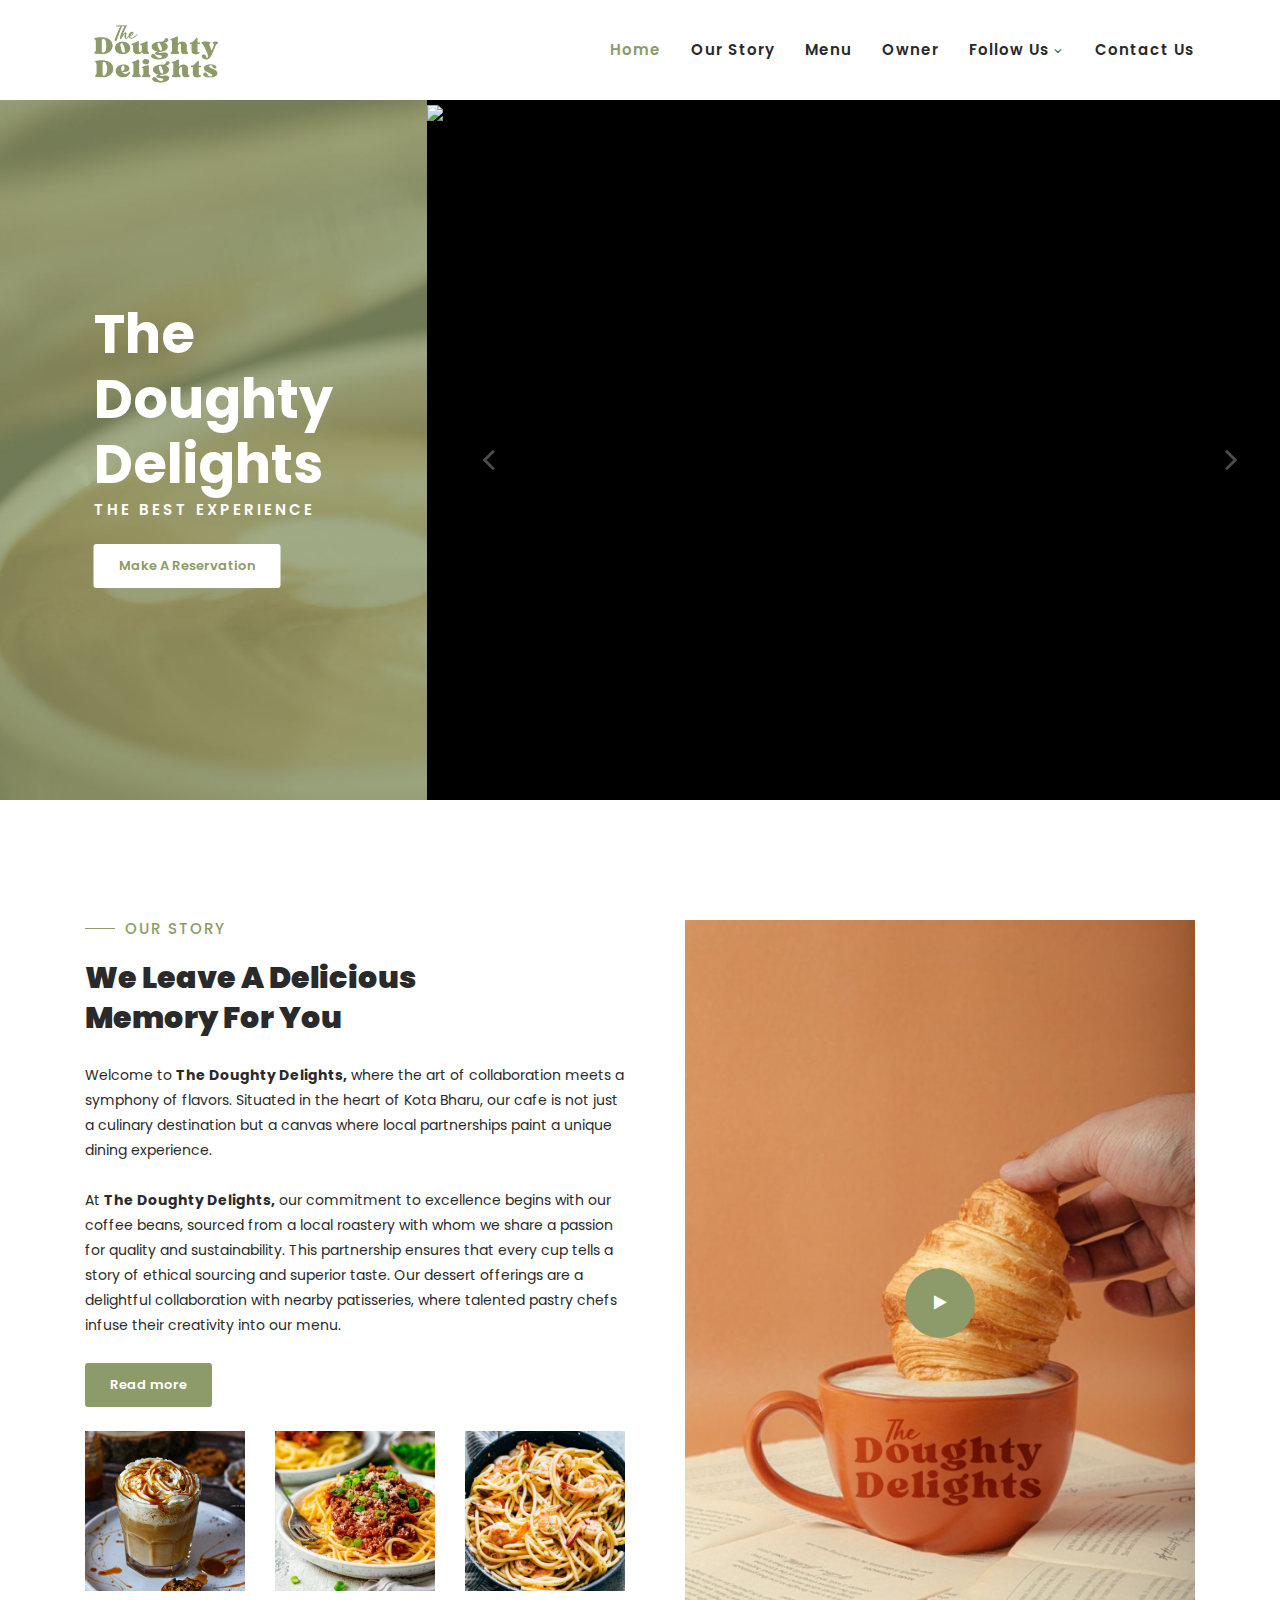
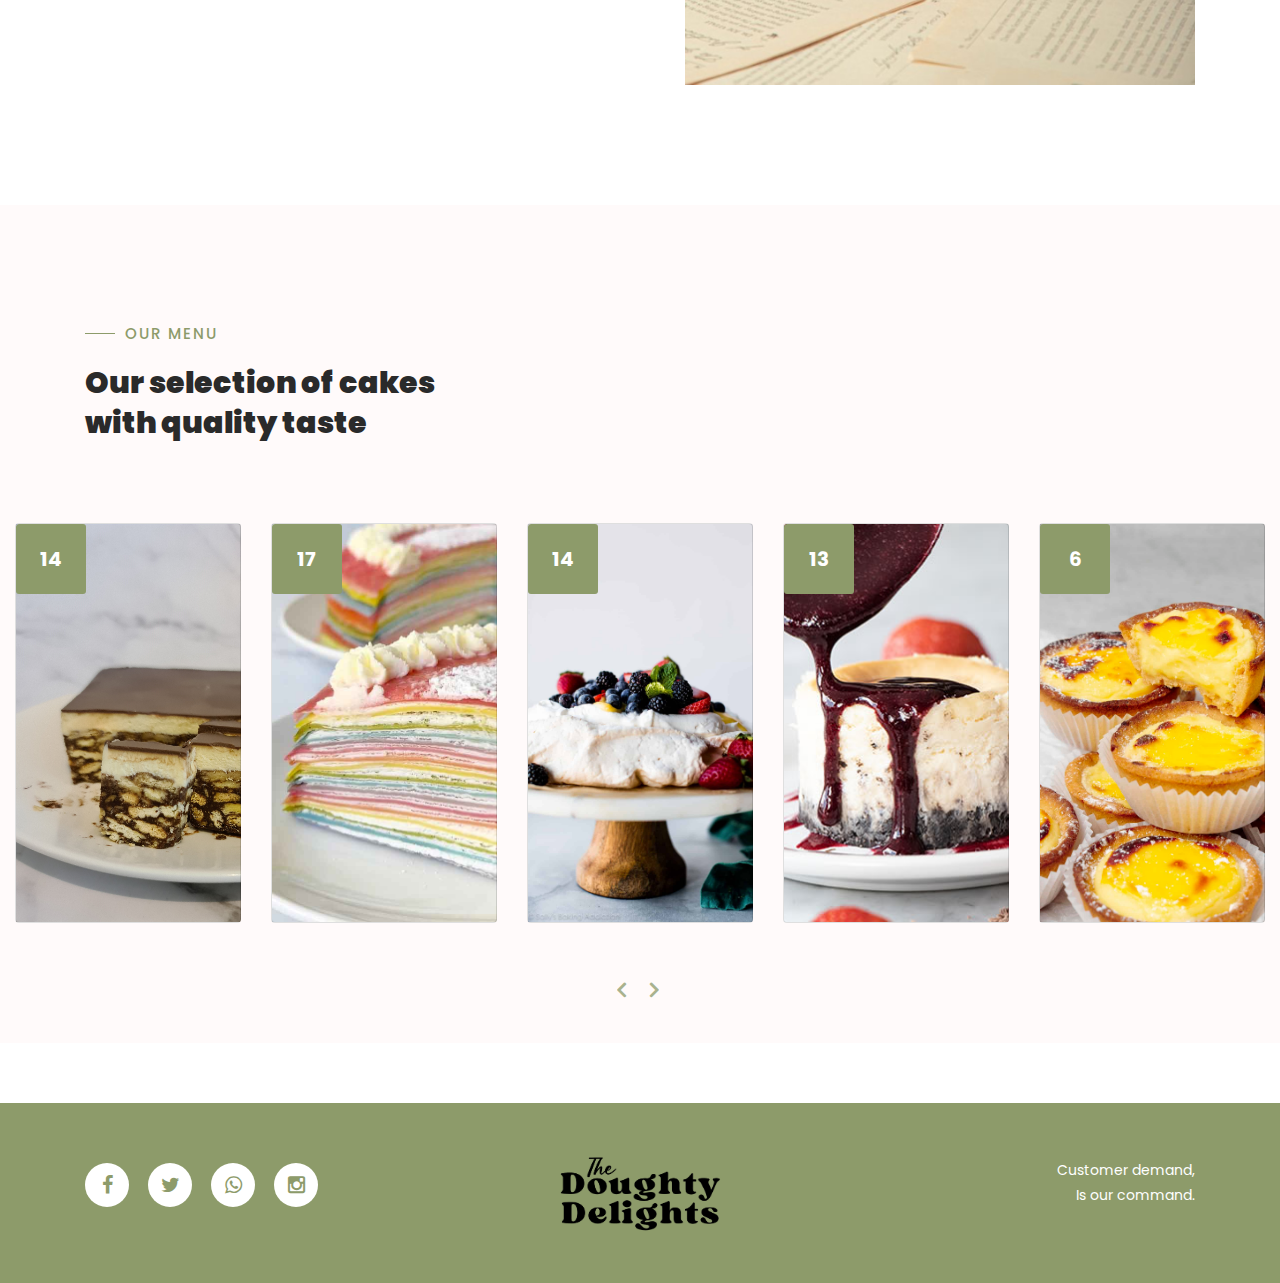
==== commit 7ce7f3e4: "Update index.html" ====
--- a/index.html
+++ b/index.html
@@ -45,7 +45,7 @@
                     <nav class="main-nav">
                         <!-- ***** Logo Start ***** -->
                         <a href="index.html" class="logo">
-                            <img src="gambar/logo1.png" height="80px">
+                            <img src="gambar/logo1.PNG" height="80px">
                         </a>
                         <!-- ***** Logo End ***** -->
 
@@ -67,7 +67,7 @@
                                 </ul>
                             </li>
                         
-                            <li class="scroll-to-section"><a href="contact.html">Contact Us</a></li> 
+                            <li><a href="contact.html">Contact Us</a></li> 
                         </ul>        
                         <a class='menu-trigger'>
                             <span>Menu</span>
@@ -110,7 +110,7 @@
                           <!-- Item 2-->
                           <div class="item">
                             <div class="img-fill">
-                                <img src="assets/images/slide02.png">
+                                <img src="assets/images/slide02.PNG">
                             </div>
                           </div>
                           <!-- // Item -->
@@ -118,14 +118,14 @@
                           <!-- Item 3-->
                           <div class="item">
                             <div class="img-fill">
-                                <img src="assets/images/slide03.png">
+                                <img src="assets/images/slide03.PNG">
                             </div>
                           </div>
 
                           <!-- Item 4 -->
                           <div class="item">
                             <div class="img-fill">
-                                <img src="assets/images/slide04.png">
+                                <img src="assets/images/slide04.PNG">
                             </div>
                           </div>
                           <!-- // Item -->
@@ -181,7 +181,7 @@
                     <div class="right-content">
                         <div class="thumb">
                             <a rel="nofollow" href="http://youtube.com"><i class="fa fa-play"></i></a>
-                            <img src="assets/images/videobg.jpeg">
+                            <img src="assets/images/videobg.JPEG">
                         </div>
                     </div>
                 </div>
@@ -302,7 +302,7 @@
                 </div>
                 <div class="col-lg-4">
                     <div class="logo">
-                        <a href="index.html"><img src="gambar/logo2.png" height="80px"></a>
+                        <a href="index.html"><img src="gambar/logo2.PNG" height="80px"></a>
                     </div>
                 </div>
                 <div class="col-lg-4 col-xs-12">
@@ -355,4 +355,4 @@
 
     </script>
   </body>
-</html>+</html>
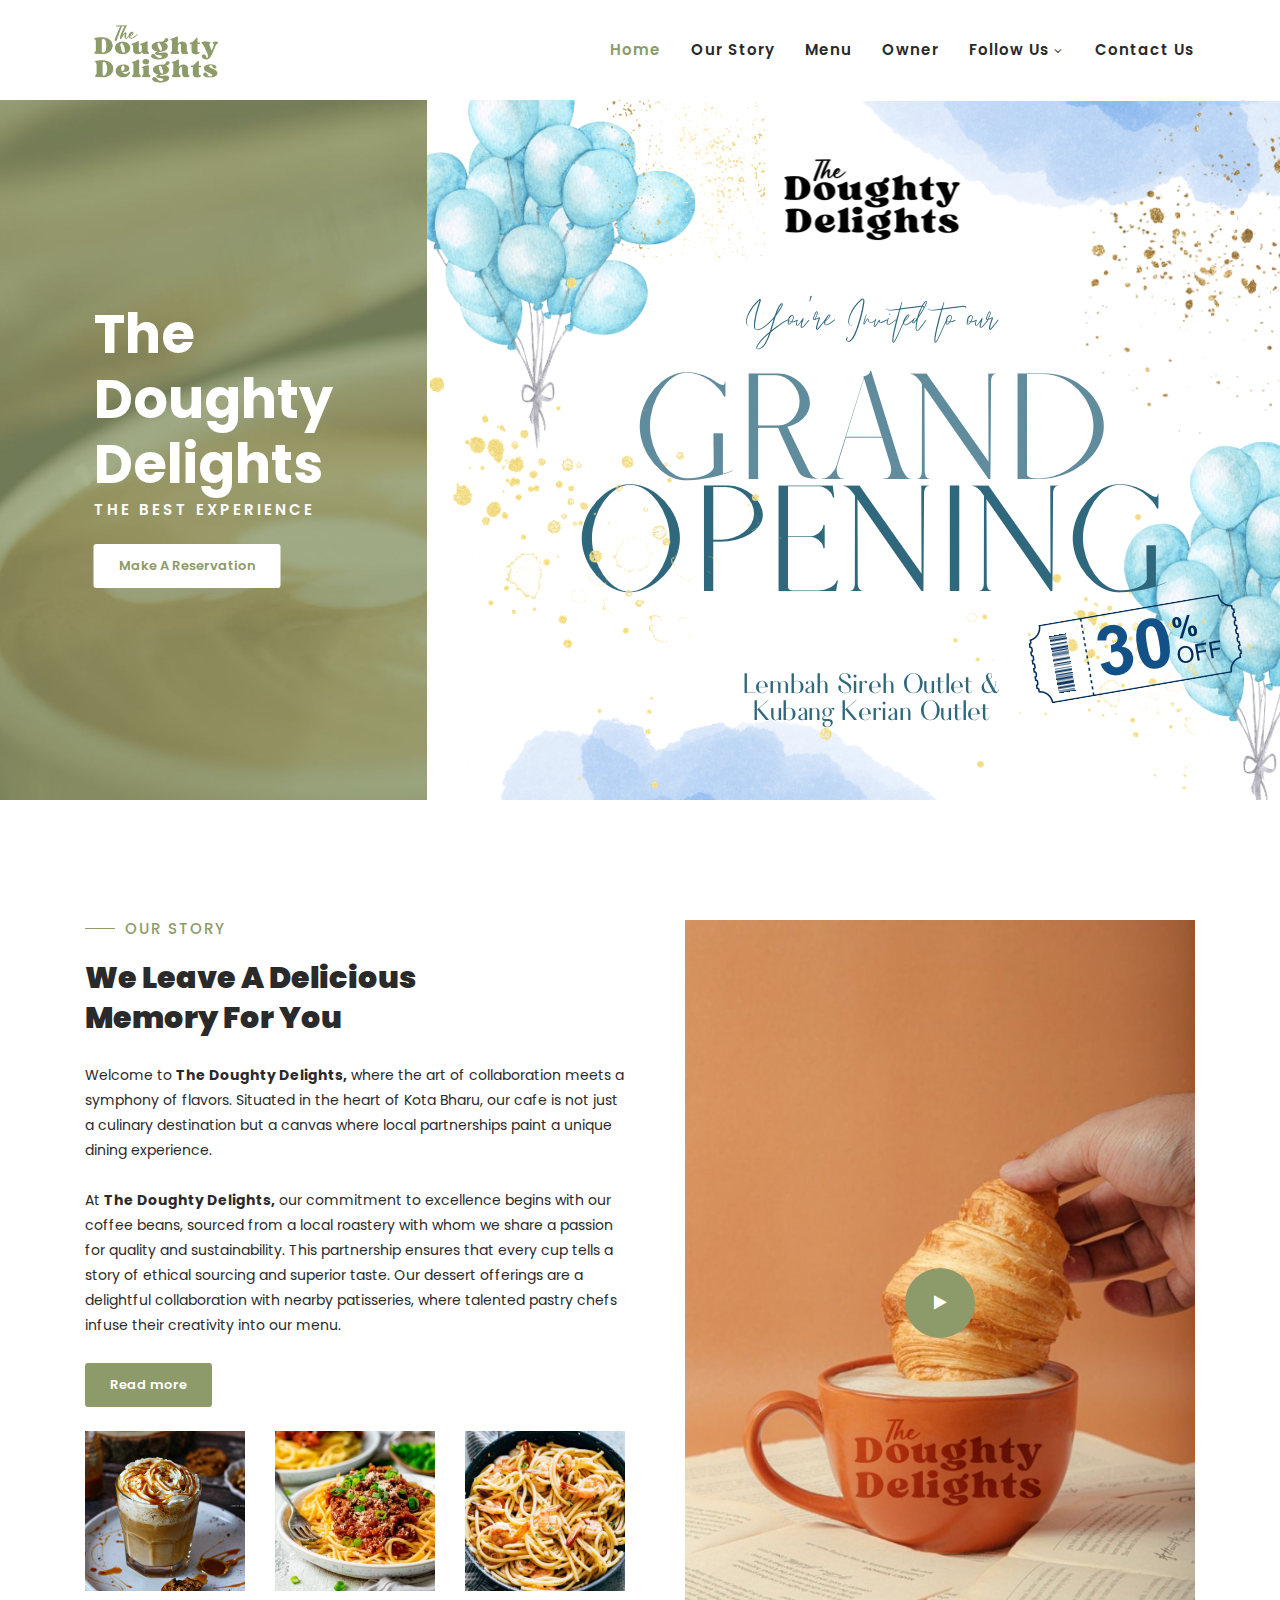
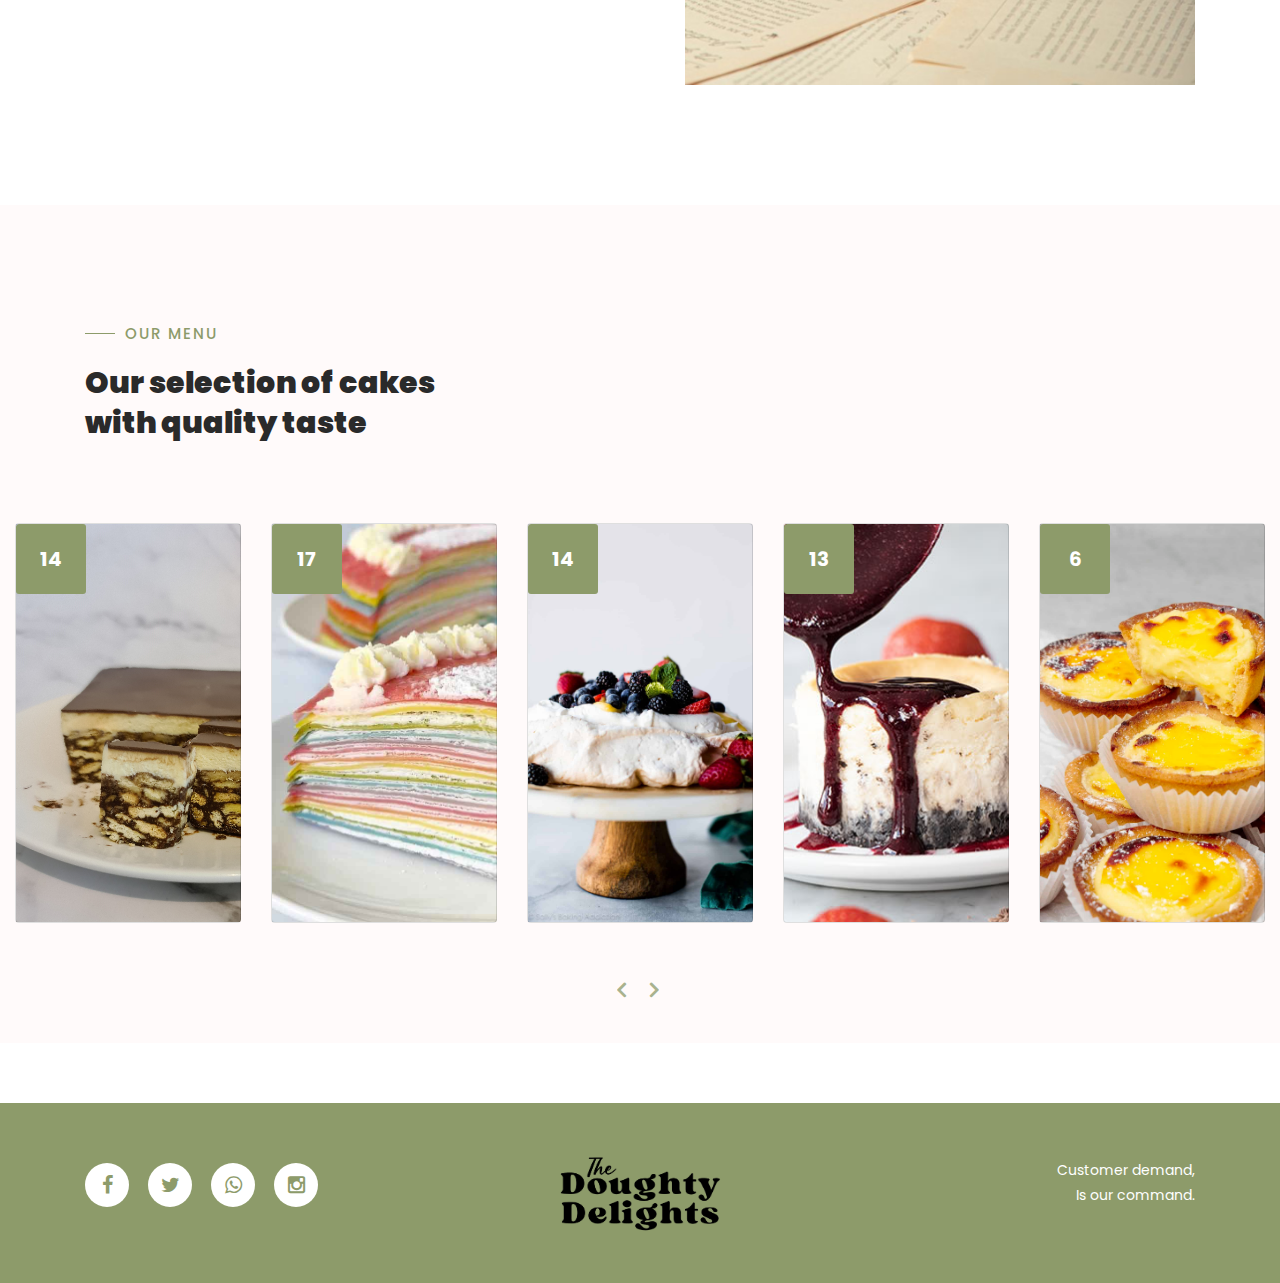
==== commit da5f692a: "Update index.html" ====
--- a/index.html
+++ b/index.html
@@ -102,7 +102,7 @@
                           <!-- Item 1-->
                           <div class="item">
                             <div class="img-fill">
-                                <img src="assets/images/slide01.png">
+                                <img src="assets/images/slide01.PNG">
                             </div>
                           </div>
                           <!-- // Item -->
@@ -180,7 +180,7 @@
 <div class="col-lg-6 col-md-6 col-xs-12">
                     <div class="right-content">
                         <div class="thumb">
-                            <a rel="nofollow" href="http://youtube.com"><i class="fa fa-play"></i></a>
+                            <a rel="nofollow" href="https://youtu.be/wDmwBh5uIKA?si=rECXiuD0G5cQ3AxLm"><i class="fa fa-play"></i></a>
                             <img src="assets/images/videobg.JPEG">
                         </div>
                     </div>
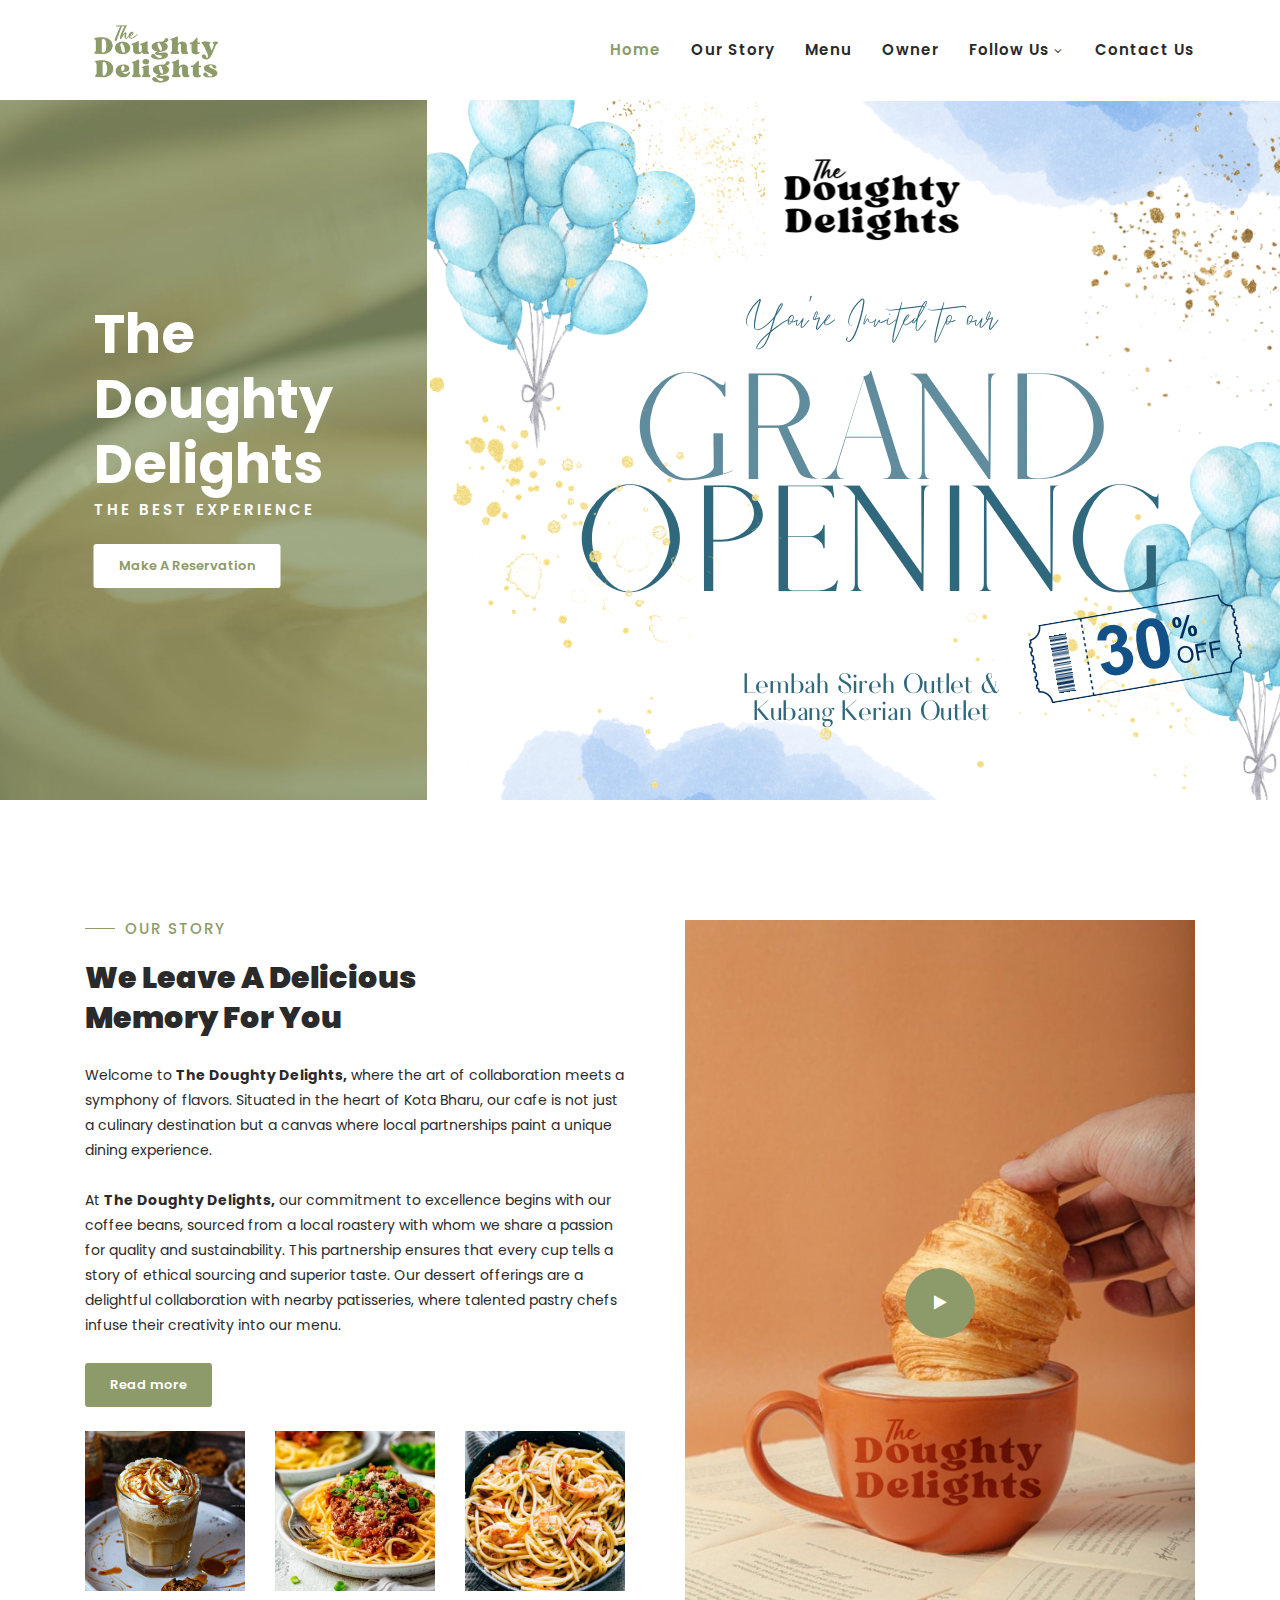
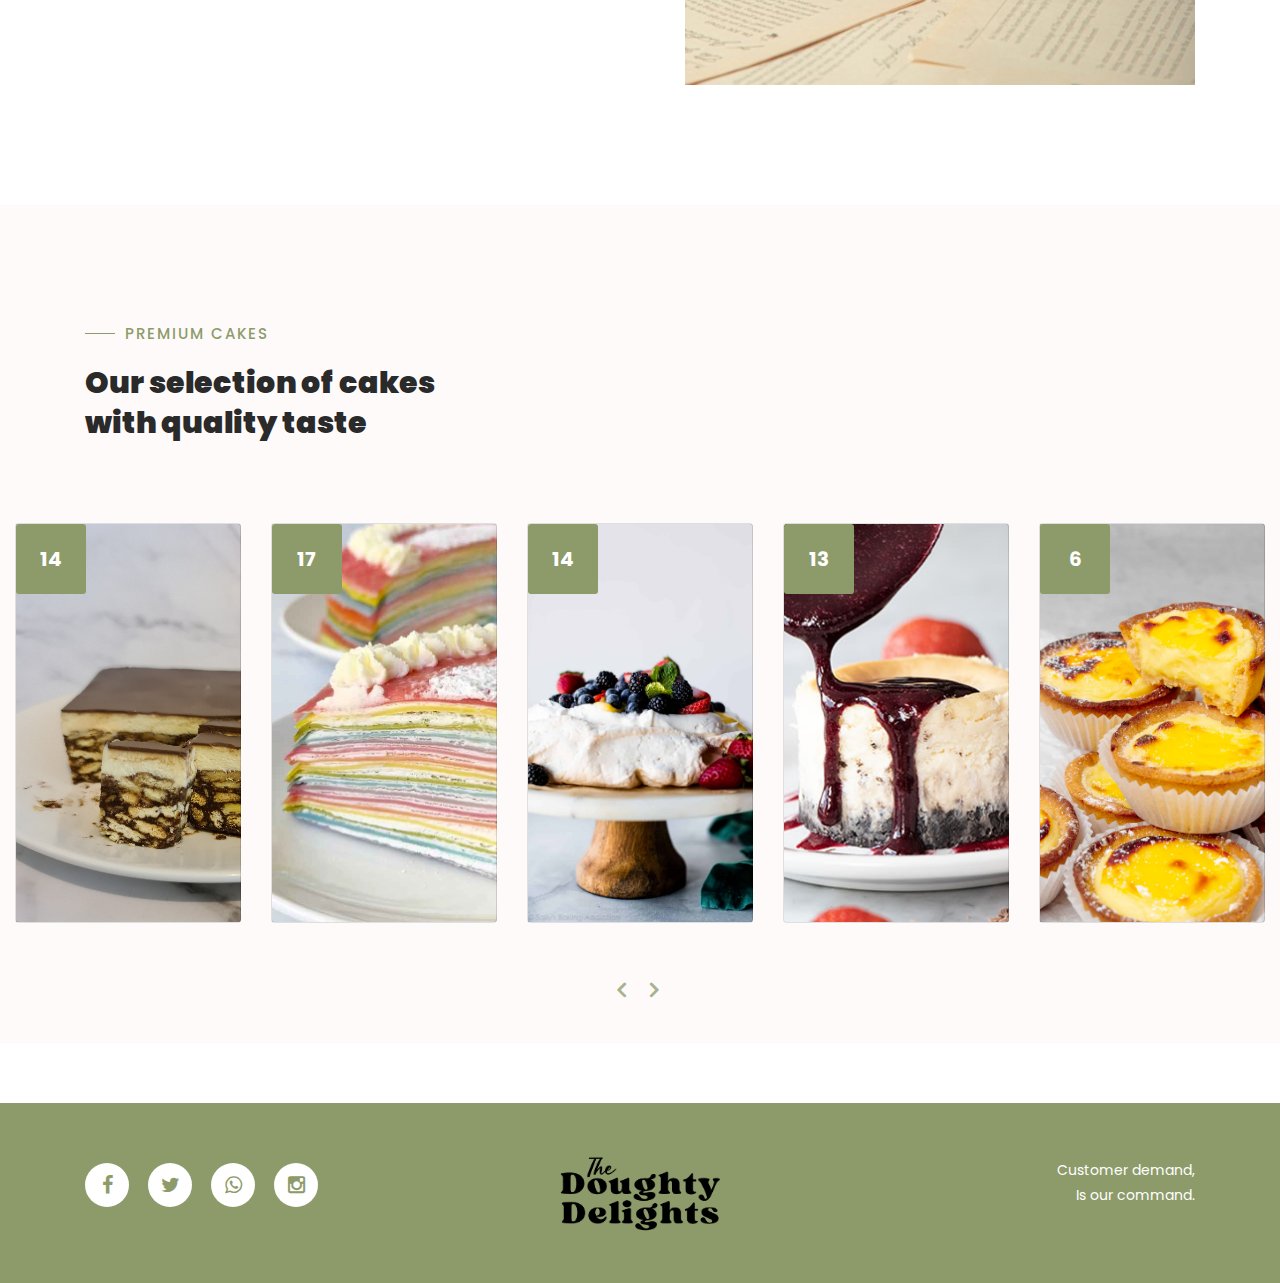
==== commit 30f3b0af: "Update index.html" ====
--- a/index.html
+++ b/index.html
@@ -10,7 +10,7 @@
     <link href="https://fonts.googleapis.com/css?family=Poppins:100,200,300,400,500,600,700,800,900&display=swap" rel="stylesheet">
     <link href="https://fonts.googleapis.com/css2?family=Dancing+Script:wght@400;500;600;700&display=swap" rel="stylesheet">
 
-    <title>The Doughty Delights</title>
+    <title>The Doughty Delights - Home</title>
 
     <link rel="stylesheet" type="text/css" href="assets/css/bootstrap.min.css">
 
@@ -128,10 +128,15 @@
                                 <img src="assets/images/slide04.PNG">
                             </div>
                           </div>
+                          
+                          <!-- // Item 5-->
+                          <div class="item">
+                            <div class="img-fill">
+                                <img src="assets/images/slide05.png">
+                            </div>
+                          </div>
                           <!-- // Item -->
-
-
-                          <!-- // Item -->
+                          
                         </div>
                     </div>
                 </div>
@@ -180,7 +185,7 @@
 <div class="col-lg-6 col-md-6 col-xs-12">
                     <div class="right-content">
                         <div class="thumb">
-                            <a rel="nofollow" href="https://youtu.be/wDmwBh5uIKA?si=rECXiuD0G5cQ3AxLm"><i class="fa fa-play"></i></a>
+                            <a rel="nofollow" href="https://youtu.be/9NPBTzQxngk?si=yaS9fIIHdkbFqtGT" target="_blank"><i class="fa fa-play"></i></a>
                             <img src="assets/images/videobg.JPEG">
                         </div>
                     </div>
@@ -196,7 +201,7 @@
             <div class="row">
                 <div class="col-lg-4">
                     <div class="section-heading">
-                        <h6>Our Menu</h6>
+                        <h6>Premium Cakes</h6>
                         <h2>Our selection of cakes with quality taste</h2>
                     </div>
                 </div>
@@ -271,7 +276,7 @@
                             <div class="price"><h6>12</h6></div>
                             <div class='info'>
                               <h1 class='title'>Choux Craquelin</h1>
-                              <p class='description'> made from choux pastry and piped into shapes to make classic French desserts like eclairs, extravagant Paris Brest, or a showstopping croquembouche.</p>
+                              <p class='description'>Made from choux pastry and piped into shapes to make classic French desserts like eclairs, extravagant Paris Brest, or a showstopping croquembouche.</p>
                               <div class="main-text-button">
                                   <div class="scroll-to-section"><a href="contact.html">Make Reservation <i class="fa fa-angle-down"></i></a></div>
                               </div>
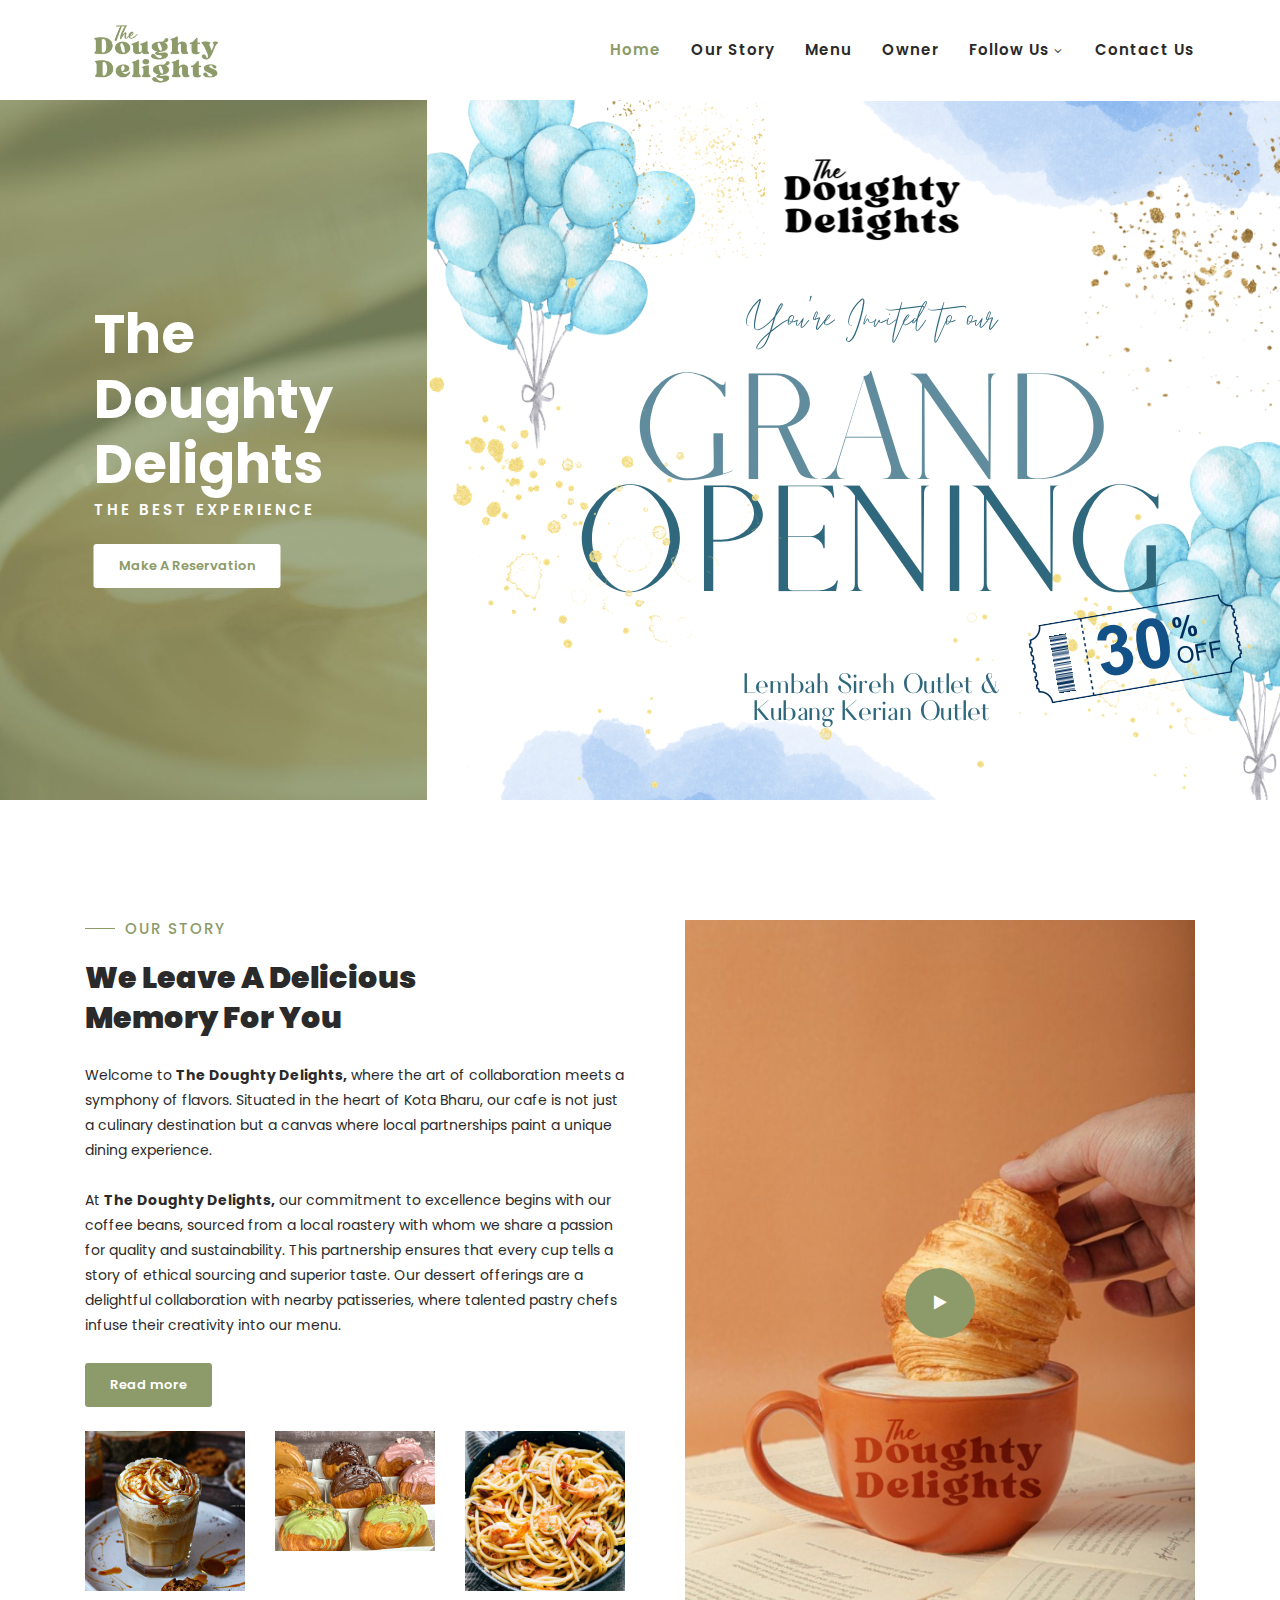
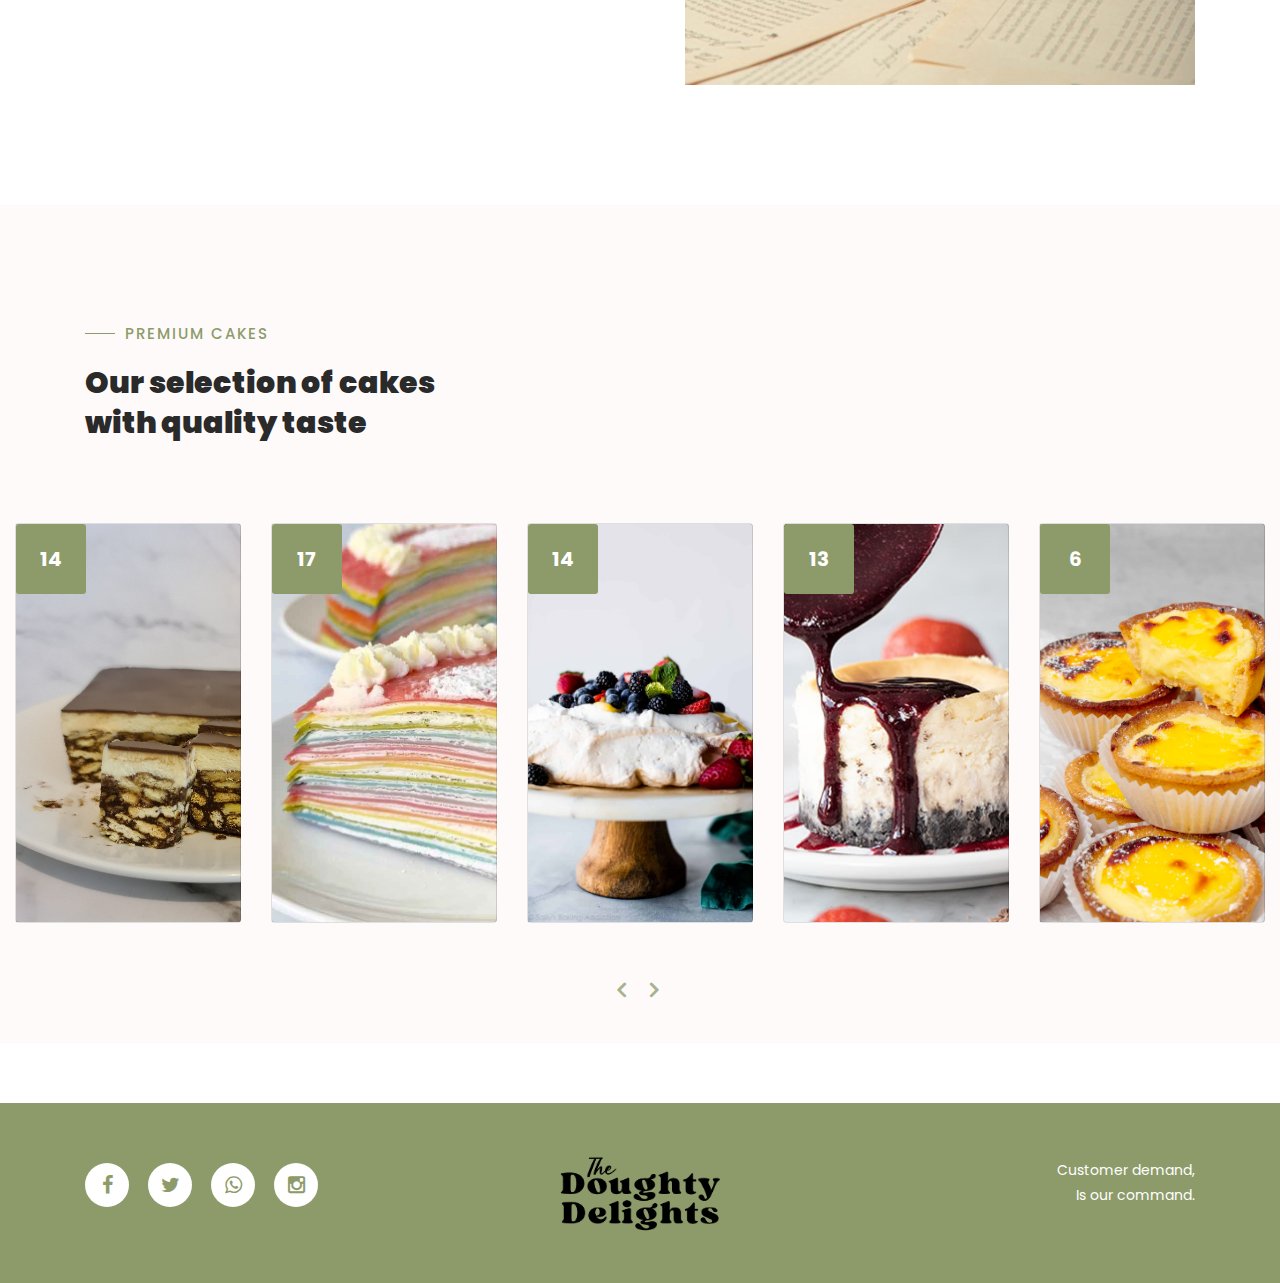
==== commit cfe4118d: "Update index.html" ====
--- a/index.html
+++ b/index.html
@@ -173,7 +173,7 @@
                                 <img src="gambar/hot.jpg">
                             </div>
                             <div class="col-4">
-                                <img src="gambar/bolognese.jpg" >
+                                <img src="food/cromboloni1.jpg" >
                             </div>
                             <div class="col-4">
                                 <img src="gambar/aglio.jpg">
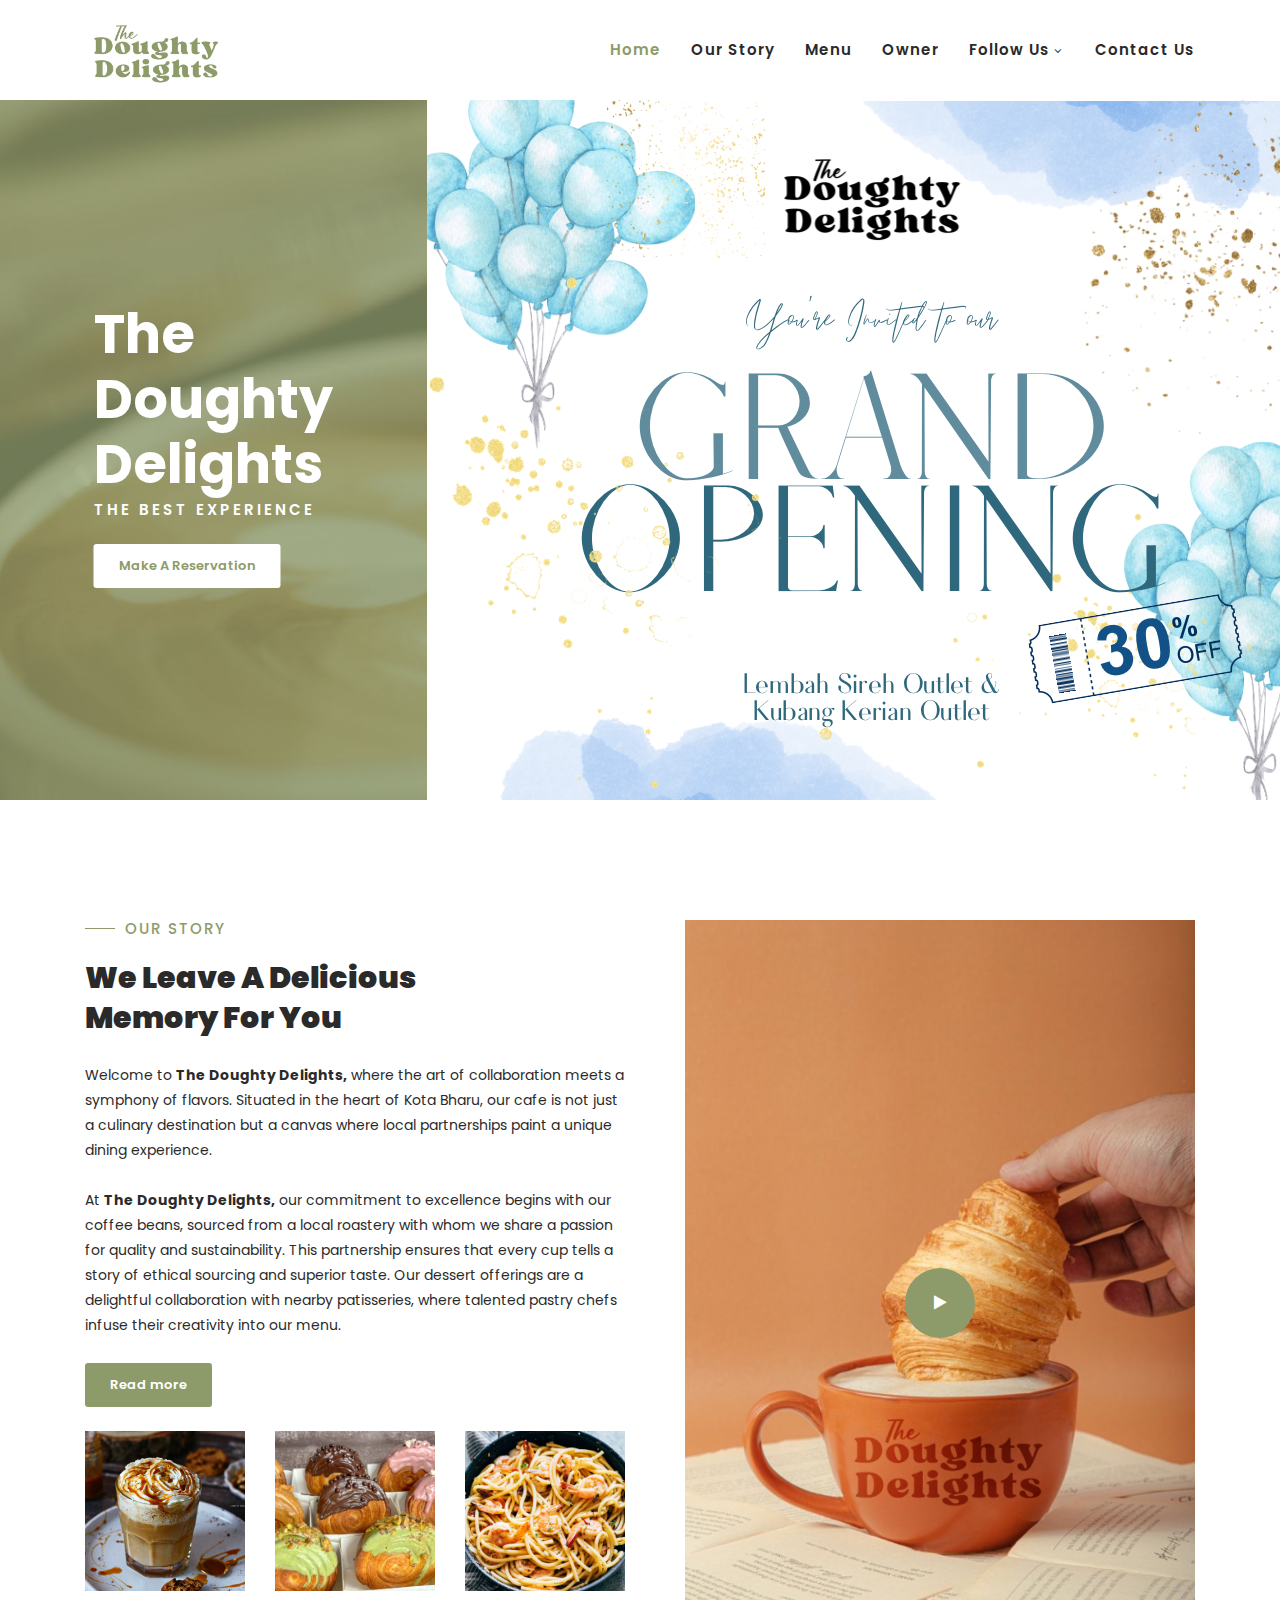
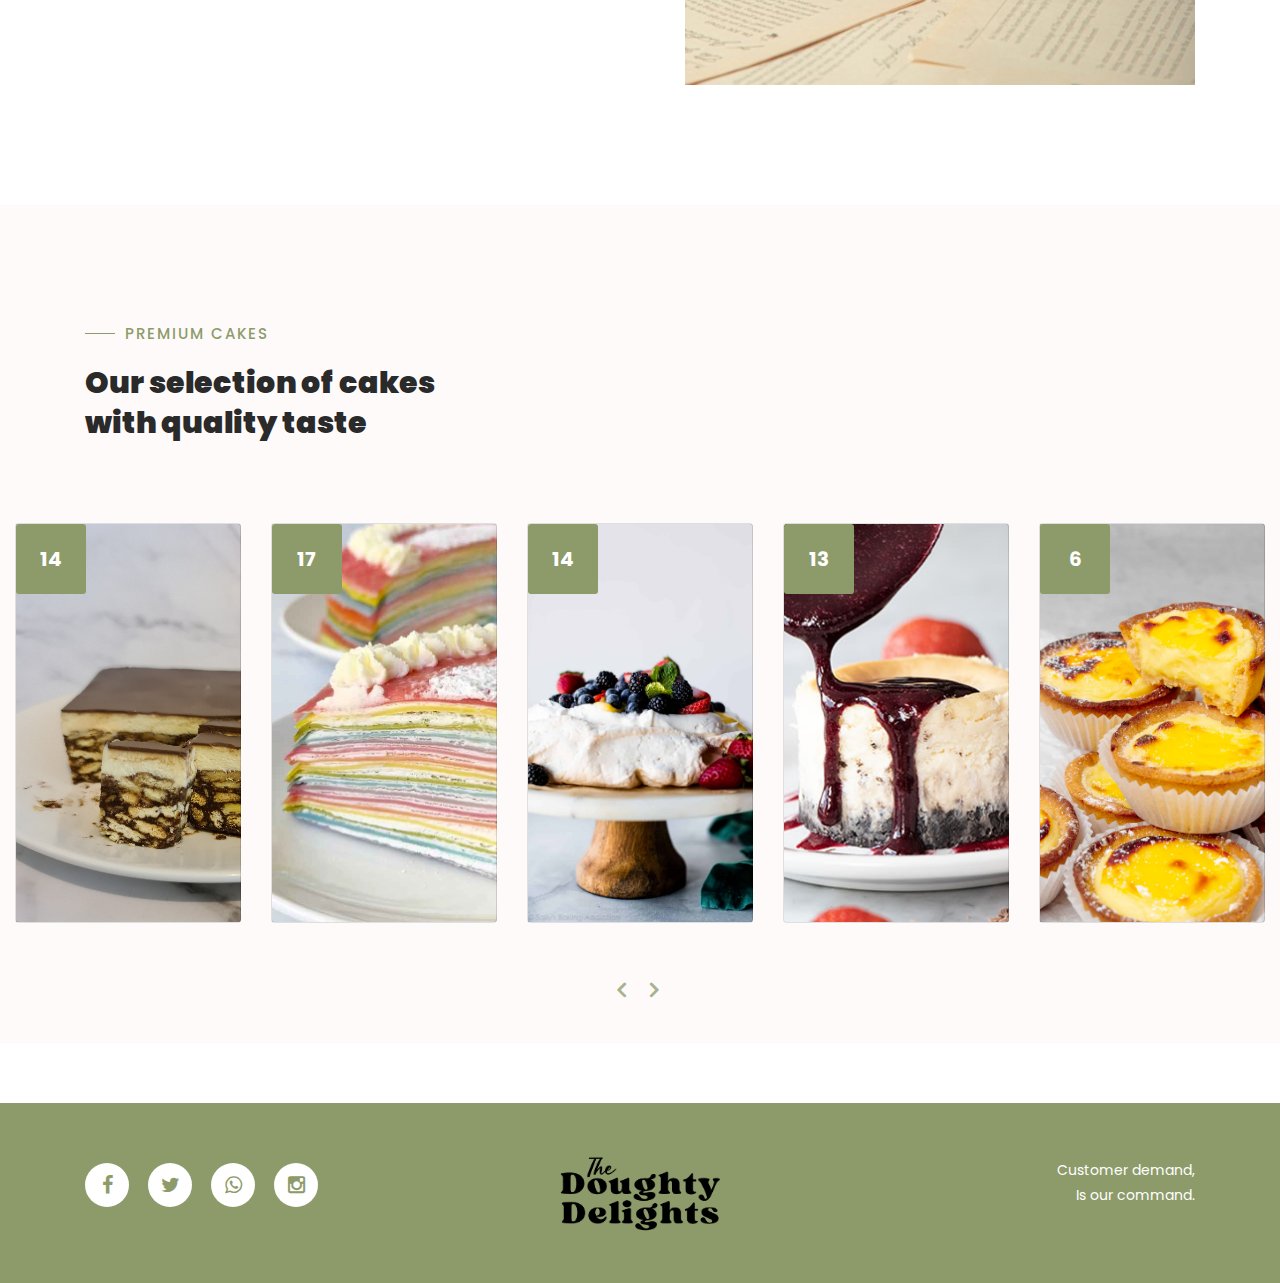
==== commit 0a3a5011: "Update index.html" ====
--- a/index.html
+++ b/index.html
@@ -173,7 +173,7 @@
                                 <img src="gambar/hot.jpg">
                             </div>
                             <div class="col-4">
-                                <img src="food/cromboloni1.jpg" >
+                                <img src="food/cromboloni01.jpg" >
                             </div>
                             <div class="col-4">
                                 <img src="gambar/aglio.jpg">
